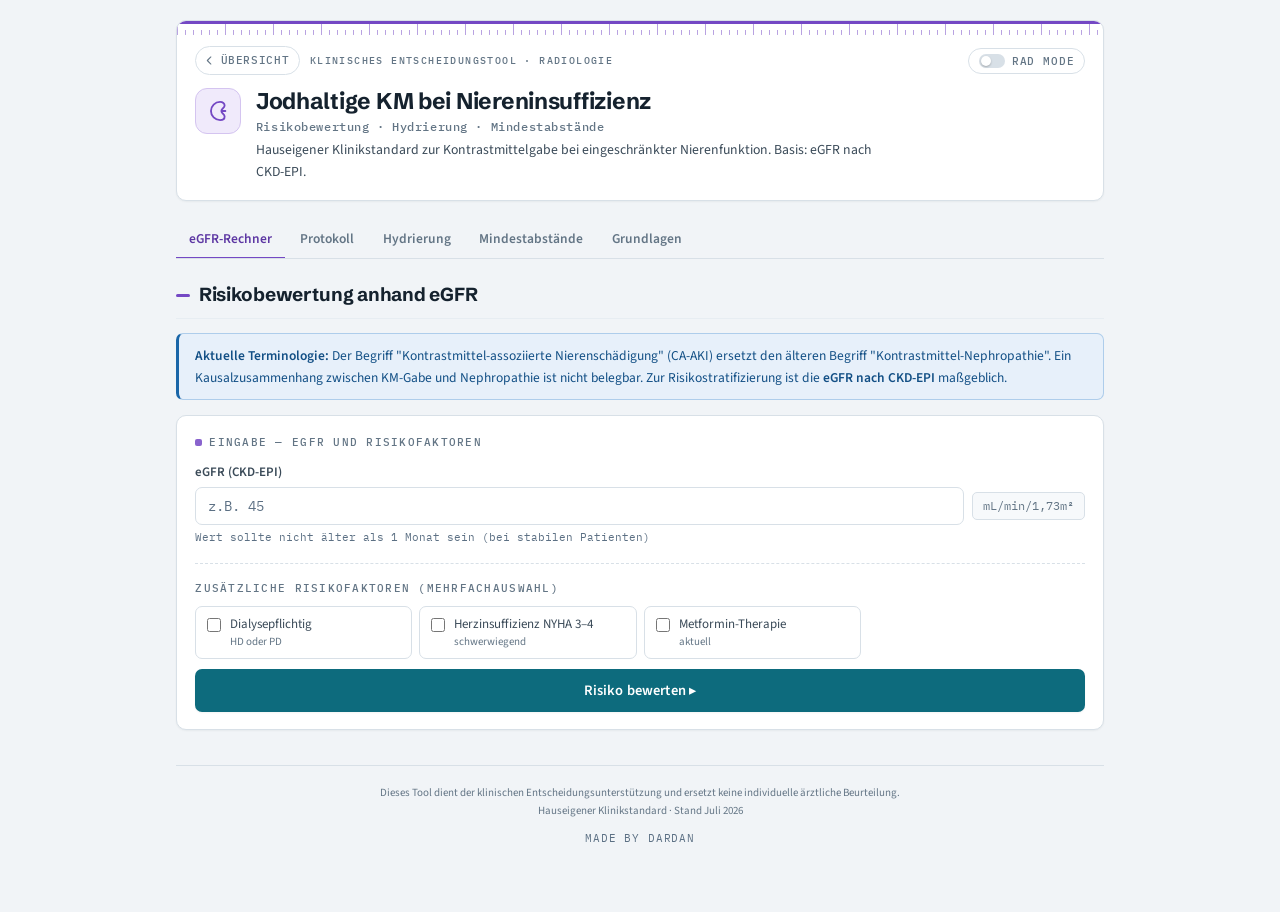
==== niere.html @ c953fe88 "add kidney function tool and ct contrast phases tool, improve overall design" ====
<!DOCTYPE html>
<html lang="de">
<head>
<meta charset="UTF-8">
<meta name="viewport" content="width=device-width,initial-scale=1">
<title>KM-Gabe bei Niereninsuffizienz — Entscheidungshilfe</title>
<link rel="stylesheet" href="km.css">
</head>
<body class="tool-niere">
<script src="km.js"></script>
<div class="page">
  <header class="masthead">
    <div class="mast-ruler" aria-hidden="true"></div>
    <div class="mast-top">
      <a href="index.html" class="home-btn"><svg viewBox="0 0 24 24" fill="none" stroke="currentColor" stroke-width="2" stroke-linecap="round" stroke-linejoin="round" aria-hidden="true"><path d="M14.5 5.5 8 12l6.5 6.5"/></svg>Übersicht</a>
      <span class="header-badge">KLINISCHES ENTSCHEIDUNGSTOOL · RADIOLOGIE</span>
      <button type="button" class="rad-mode-toggle" id="radModeToggle" aria-pressed="false" title="Lesesaal-Dunkelmodus" onclick="toggleRadMode()"><span class="mode-track" aria-hidden="true"><span class="mode-thumb"></span></span><span class="mode-label">Rad&nbsp;Mode</span></button>
    </div>
    <div class="mast-main">
      <div class="tool-mark" aria-hidden="true"><svg viewBox="0 0 24 24" fill="none" stroke="currentColor" stroke-width="1.7" stroke-linecap="round" stroke-linejoin="round" aria-hidden="true"><path d="M13.9 3.6c-4.6 0-8.4 3.7-8.4 8.4s3.8 8.4 8.4 8.4c2.6 0 4.2-1.5 4.2-3.4 0-2.4-3-2.6-3-5s3-2.6 3-5c0-1.9-1.6-3.4-4.2-3.4z"/><path d="M15.6 12h3.2"/></svg></div>
      <div class="mast-text">
        <h1>Jodhaltige KM bei Niereninsuffizienz<span class="h1-sub">Risikobewertung · Hydrierung · Mindestabstände</span></h1>
        <p class="mast-desc">Hauseigener Klinikstandard zur Kontrastmittelgabe bei eingeschränkter Nierenfunktion. Basis: eGFR nach CKD-EPI.</p>
      </div>
    </div>
  </header>

  <nav>
    <button class="nav-btn active" onclick="showSection('rechner',this)">eGFR-Rechner</button>
    <button class="nav-btn" onclick="showSection('protokoll',this)">Protokoll</button>
    <button class="nav-btn" onclick="showSection('hydrierung',this)">Hydrierung</button>
    <button class="nav-btn" onclick="showSection('abstaende',this)">Mindestabstände</button>
    <button class="nav-btn" onclick="showSection('grundlagen',this)">Grundlagen</button>
  </nav>

  <!-- eGFR-RECHNER -->
  <div id="rechner" class="section active">
    <h2>Risikobewertung anhand eGFR</h2>
    <div class="info-box"><strong>Aktuelle Terminologie:</strong> Der Begriff "Kontrastmittel-assoziierte Nierenschädigung" (CA-AKI) ersetzt den älteren Begriff "Kontrastmittel-Nephropathie". Ein Kausalzusammenhang zwischen KM-Gabe und Nephropathie ist nicht belegbar. Zur Risikostratifizierung ist die <strong>eGFR nach CKD-EPI</strong> maßgeblich.</div>

    <div class="card">
      <div class="card-title">Eingabe — eGFR und Risikofaktoren</div>
      <div class="input-group">
        <label>eGFR (CKD-EPI)</label>
        <div class="input-row">
          <input type="text" inputmode="decimal" id="egfr" placeholder="z.B. 45" autocomplete="off">
          <span class="unit-badge">mL/min/1,73m²</span>
        </div>
        <div class="hint">Wert sollte nicht älter als 1 Monat sein (bei stabilen Patienten)</div>
      </div>

      <div class="disease-section" style="margin-top:1rem;padding-top:1rem;border-top:1px dashed var(--border)">
        <div class="disease-section-title">Zusätzliche Risikofaktoren (Mehrfachauswahl)</div>
        <div class="disease-grid">
          <label class="dchk" id="d-dialysis-wrap">
            <input type="checkbox" id="d-dialysis" onchange="onKidneyChange()">
            <span class="dchk-label">Dialysepflichtig<small>HD oder PD</small></span>
          </label>
          <label class="dchk" id="d-nyha-wrap">
            <input type="checkbox" id="d-nyha" onchange="onKidneyChange()">
            <span class="dchk-label">Herzinsuffizienz NYHA 3–4<small>schwerwiegend</small></span>
          </label>
          <label class="dchk" id="d-metformin-wrap">
            <input type="checkbox" id="d-metformin" onchange="onKidneyChange()">
            <span class="dchk-label">Metformin-Therapie<small>aktuell</small></span>
          </label>
        </div>
      </div>

      <button class="analyze-btn" onclick="analyzeKidney()">Risiko bewerten ▸</button>
    </div>

    <div id="result" class="result-box">
      <div id="result-badge"></div>
      <div id="result-params" style="display:flex;flex-wrap:wrap;gap:6px;margin-bottom:1rem"></div>
      <div id="result-title" class="result-title"></div>
      <div id="result-desc" class="result-desc"></div>
      <h3 style="font-size:13px;text-transform:uppercase;letter-spacing:0.06em;color:var(--muted);margin-bottom:0.5rem">Empfehlungen</h3>
      <ul id="result-recs" class="rec-list"></ul>
      <div id="hydration-block"></div>
    </div>
  </div>

  <!-- PROTOKOLL -->
  <div id="protokoll" class="section">
    <h2>KM-Protokoll nach Nierenfunktion</h2>

    <div class="card" style="border-left:4px solid var(--success)">
      <div class="card-title" style="color:var(--success)">eGFR ≥ 30 mL/min</div>
      <ul class="rec-list" style="font-size:13.5px">
        <li>Patienten mit eGFR ≥ 30 mL/min haben <strong>KEIN erhöhtes Risiko</strong> einer Kontrastmittel-assoziierten Nierenschädigung</li>
        <li>Patienten bedürfen <strong>KEINER besonderen zusätzlichen Maßnahmen</strong></li>
        <li>Mindestabstand zwischen zwei KM-Gaben (Jod oder Gd³⁺): <strong>4 h</strong></li>
        <li>Es ist <strong>NICHT notwendig Metformin</strong> bei eGFR ≥ 30 mL/min zu pausieren</li>
      </ul>
    </div>

    <div class="card" style="border-left:4px solid var(--warn)">
      <div class="card-title" style="color:var(--warn)">eGFR &lt; 30 mL/min</div>
      <ul class="rec-list" style="font-size:13.5px">
        <li>Für Patienten mit eGFR &lt; 30 mL/min ist eine Kontrastmittel-assoziierte Nierenschädigung <strong>möglich</strong></li>
        <li>Bei <strong>adäquatem Volumenhaushalt (Euvolämie)</strong> besteht <strong>kein erhöhtes Risiko</strong></li>
        <li>Sicherstellung der Euvolämie durch <strong>präventive Hydrierung</strong> (siehe Tab "Hydrierung")</li>
        <li>Alleinige <strong>orale Hydrierung ist NICHT empfohlen</strong></li>
        <li>Keine weiteren Supportivmaßnahmen empfohlen (kein ACC, kein Theophyllin etc.)</li>
        <li>Keine Empfehlungen zur Dialysetherapie vor oder nach KM-Gabe</li>
        <li>Mindestabstand zwischen zwei jodhaltigen KM-Gaben: <strong>48 h</strong></li>
        <li>Mindestabstand zwischen Jod- und Gd³⁺ KM-Gabe: <strong>7 d</strong></li>
      </ul>
    </div>

    <div class="card" style="border-left:4px solid var(--info)">
      <div class="card-title" style="color:var(--info)">Dialysepflicht</div>
      <ul class="rec-list" style="font-size:13.5px">
        <li>Alle jodhaltigen KM können durch <strong>Hämo-/Peritonealdialyse</strong> entfernt werden</li>
        <li>Eine <strong>zeitliche Abstimmung</strong> von KM-Injektion und Hämodialysesitzung ist <strong>NICHT erforderlich</strong></li>
        <li>Eine zusätzliche Hämodialyse zur KM-Elimination ist <strong>NICHT notwendig</strong>, auch nicht bei erhaltener Restdiurese</li>
        <li>Bei Restdiurese: Abstand zwischen zwei jodhaltigen KM-Gaben mindestens <strong>48 h</strong></li>
      </ul>
    </div>

    <div class="card" style="border-left:4px solid var(--danger)">
      <div class="card-title" style="color:var(--danger)">Akute Nierenschädigung (AKI/ANV)</div>
      <div class="danger-box" style="margin-top:0.25rem">KM-Gabe bei Patienten mit <strong>vorbestehend akuter Nierenschädigung (nach AKIN)</strong> nur nach <strong>strenger Indikationsstellung</strong> mit therapeutischer Konsequenz bzw. zu erwartendem klinischen Nutzen.</div>
    </div>
  </div>

  <!-- HYDRIERUNG -->
  <div id="hydrierung" class="section">
    <h2>Präventive Hydrierung</h2>
    <div class="info-box">Indikation: <strong>eGFR &lt; 30 mL/min</strong> und/oder Hinweis auf nicht-euvolämen Status.</div>

    <div class="card">
      <div class="card-title">Standardschema — i.v. Hydrierung</div>
      <div style="text-align:center;margin:1rem 0">
        <span class="dose-highlight">NaCl 0,9% &nbsp;·&nbsp; 1 mL/kg/h &nbsp;·&nbsp; 4 h vor bis 4 h nach KM-Gabe</span>
      </div>
      <ul class="rec-list" style="font-size:13.5px">
        <li>Beginn: <strong>4 Stunden vor</strong> der KM-Gabe</li>
        <li>Fortführung: <strong>4 Stunden nach</strong> der KM-Gabe</li>
        <li>Dosierung: <strong>1 mL/kg Körpergewicht pro Stunde</strong> NaCl 0,9%</li>
        <li>Alleinige orale Hydrierung ist <strong>nicht empfohlen</strong></li>
      </ul>
      <div class="warn-box" style="margin-top:0.75rem">Bei schwerwiegender Herzinsuffizienz (<strong>NYHA 3–4</strong>): reduziertes Schema <strong>NaCl 0,9% 0,5 mL/kg/h</strong> statt 1 mL/kg/h (4 h vor bis 4 h nach KM-Gabe) zur Vermeidung einer Flüssigkeitsüberladung und in-hospital worsening heart failure. Abstimmung mit Kardiologie/Internistik.</div>
    </div>

    <div class="card">
      <div class="card-title">Was NICHT empfohlen wird</div>
      <ul class="rec-list" style="font-size:13.5px">
        <li><strong>Kein N-Acetylcystein (ACC)</strong> — keine ausreichende Evidenz</li>
        <li><strong>Kein Theophyllin</strong> — keine ausreichende Evidenz</li>
        <li><strong>Keine alleinige orale Hydrierung</strong> — i.v.-Schema verwenden</li>
        <li><strong>Keine prophylaktische Dialyse</strong> vor oder nach KM-Gabe</li>
      </ul>
    </div>

    <div class="card">
      <div class="card-title">Rechenbeispiel</div>
      <p style="font-size:13.5px;color:var(--prose)">Beispiel: Patient 70 kg, eGFR 25 mL/min, elektive CT mit jodhaltigem KM.</p>
      <ul class="rec-list" style="font-size:13.5px">
        <li>Hydrationsrate: 70 kg × 1 mL/kg/h = <strong>70 mL/h NaCl 0,9%</strong></li>
        <li>Gesamtvolumen: 70 mL/h × 8 h = <strong>560 mL</strong></li>
        <li>Beginn: 4 h vor KM-Gabe</li>
        <li>Ende: 4 h nach KM-Gabe</li>
      </ul>
      <p style="font-size:13.5px;color:var(--prose);margin-top:0.75rem">Bei NYHA 3–4 (gleicher Patient):</p>
      <ul class="rec-list" style="font-size:13.5px">
        <li>Hydrationsrate: 70 kg × <strong>0,5 mL/kg/h</strong> = <strong>35 mL/h NaCl 0,9%</strong></li>
        <li>Gesamtvolumen: 35 mL/h × 8 h = <strong>280 mL</strong></li>
        <li>Engmaschiges Monitoring auf Zeichen einer Flüssigkeitsüberladung</li>
      </ul>
    </div>
  </div>

  <!-- MINDESTABSTÄNDE -->
  <div id="abstaende" class="section">
    <h2>Mindestabstände zwischen KM-Gaben</h2>

    <div class="card">
      <div class="card-title">Übersicht — Abstände nach Nierenfunktion</div>
      <table class="risk-table">
        <thead><tr><th>Nierenstatus</th><th>Jod → Jod</th><th>Jod ↔ Gd³⁺</th><th>Gd³⁺ → Gd³⁺</th></tr></thead>
        <tbody>
          <tr><td><strong>eGFR ≥ 30 mL/min</strong></td><td>4 h</td><td>4 h</td><td>4 h</td></tr>
          <tr><td><strong>eGFR &lt; 30 mL/min</strong></td><td>48 h</td><td>7 d</td><td>7 d</td></tr>
          <tr><td><strong>Dialysepflichtig mit Restdiurese</strong></td><td>≥ 48 h</td><td>Dialyse ≥4 h nach KM empfohlen</td><td>Dialyse ≥4 h nach KM empfohlen</td></tr>
          <tr><td><strong>Dialysepflichtig anurisch</strong></td><td>Keine spezielle Wartezeit</td><td>Dialyse ≥4 h nach KM empfohlen</td><td>Dialyse ≥4 h nach KM empfohlen</td></tr>
        </tbody>
      </table>
    </div>

    <div class="card">
      <div class="card-title">Gadolinium-haltige KM bei eingeschränkter Nierenfunktion</div>
      <ul class="rec-list" style="font-size:13.5px">
        <li><strong>eGFR ≥ 30 mL/min:</strong> keine besonderen Maßnahmen, Mindestabstand 4 h zwischen zwei KM-Gaben (Jod oder Gd³⁺)</li>
        <li><strong>eGFR &lt; 30 mL/min:</strong> Stopp Eisen-Substitution 3 d vor bis 7 d nach Gd³⁺-Gabe, immer venöse BGA, Bestimmung Serum-Phosphat; Mindestabstand <strong>7 d</strong> zwischen zwei KM-Gaben (Jod oder Gd³⁺)</li>
        <li><strong>Dialysepflichtig:</strong> Dialyse (Dauer ≥4 h) im unmittelbaren Anschluss empfohlen — Vorab-Koordination mit Dialyseabteilung notwendig. Eine mindestens 4-stündige Dialyse eliminiert <strong>97 %</strong> des MR-Kontrastmittels</li>
        <li><strong>PD-Patienten:</strong> passager intensiviertes PD-Regime empfohlen, kein Wechsel auf HD; Abstimmung mit Dialyseabteilung</li>
      </ul>
      <div class="guideline-source">Quelle: Hauseigener Klinikstandard</div>
    </div>

    <div class="card">
      <div class="card-title">Mehrfachuntersuchung am gleichen Tag</div>
      <ul class="rec-list" style="font-size:13.5px">
        <li>Bei eGFR ≥ 30 mL/min: zweite KM-Gabe nach <strong>4 h</strong> möglich</li>
        <li>Bei eGFR &lt; 30 mL/min und Notwendigkeit einer zweiten Untersuchung: Indikation streng prüfen, ggf. Aufschub von <strong>48 h</strong></li>
        <li>Bei geplanter abdomineller Doppeluntersuchung (CT + MRT): zuerst KM-CT, dann MRT (sonst Gd³⁺-Artefakte der ableitenden Harnwege in der CT)</li>
      </ul>
    </div>
  </div>

  <!-- GRUNDLAGEN -->
  <div id="grundlagen" class="section">
    <h2>Grundlagen</h2>

    <div class="card">
      <div class="card-title">Terminologie — Was hat sich geändert?</div>
      <ul class="rec-list" style="font-size:13.5px">
        <li>Der Begriff <strong>"Kontrastmittel-Nephropathie"</strong> ist obsolet</li>
        <li>Aktuelle Bezeichnung: <strong>"Kontrastmittel-assoziierte Nierenschädigung" (CA-AKI)</strong></li>
        <li>Ein <strong>Kausalzusammenhang</strong> zwischen KM-Gabe und Nephropathie ist <strong>derzeit nicht belegbar</strong></li>
        <li>Aktuelle Daten zeigen, dass das früher angenommene Risiko bei modernen niedrig-osmolaren KM deutlich überschätzt wurde</li>
      </ul>
    </div>

    <div class="card">
      <div class="card-title">eGFR-Bestimmung — CKD-EPI</div>
      <p style="font-size:13.5px;color:var(--prose);margin-bottom:0.5rem">Die <strong>CKD-EPI-Formel</strong> (Chronic Kidney Disease Epidemiology Collaboration) ist Standard zur eGFR-Bestimmung vor KM-Gabe.</p>
      <ul class="rec-list" style="font-size:13.5px">
        <li>Bestimmung über Serum-Kreatinin, Alter, Geschlecht</li>
        <li>Genauer als MDRD-Formel, insbesondere bei eGFR &gt; 60 mL/min</li>
        <li>Kreatinin sollte nicht älter als 1 Monat sein (bei stabilen Patienten)</li>
        <li>Bei akuter Nierenschädigung: Kreatinin-Verlauf entscheidend, nicht Einzelwert</li>
      </ul>
    </div>

    <div class="card">
      <div class="card-title">Metformin und KM</div>
      <ul class="rec-list" style="font-size:13.5px">
        <li>Bei eGFR ≥ 30 mL/min: <strong>kein Pausieren</strong> erforderlich</li>
        <li>Bei eGFR &lt; 30 mL/min: Metformin ist primär kontraindiziert (Grunderkrankung) — vor KM nephrologische Mitbetreuung</li>
        <li>Begründung: Risiko einer Laktatazidose bei Metformin ist an die Nierenfunktion gekoppelt, <em>nicht</em> direkt an die KM-Gabe</li>
      </ul>
    </div>

    <div class="card">
      <div class="card-title">Was tun bei AKI/ANV?</div>
      <div class="warn-box" style="margin-top:0.5rem">Bei akuter Nierenschädigung (nach AKIN-Kriterien) ist die KM-Gabe besonders kritisch zu prüfen.</div>
      <ul class="rec-list" style="font-size:13.5px">
        <li>KM nur bei <strong>strenger Indikation</strong> mit therapeutischer Konsequenz</li>
        <li>Erwarteter klinischer Nutzen muss das potenzielle Risiko überwiegen</li>
        <li>Alternativen prüfen: MRT (mit oder ohne Gd³⁺), Nativ-CT, Sonographie</li>
        <li>Nephrologische Mitbetreuung empfohlen</li>
      </ul>
    </div>

    <div class="card">
      <div class="card-title">Risikofaktoren für CA-AKI (historisch)</div>
      <p style="font-size:13.5px;color:var(--prose);margin-bottom:0.5rem">Auch wenn der Kausalzusammenhang nicht belegt ist, gelten folgende Faktoren als Risikomarker für eine Verschlechterung der Nierenfunktion nach KM-Gabe:</p>
      <ul class="rec-list" style="font-size:13.5px">
        <li>eGFR &lt; 30 mL/min</li>
        <li>Akute Nierenschädigung (AKI)</li>
        <li>Diabetische Nephropathie</li>
        <li>Dehydratation / nicht-euvolämer Status</li>
        <li>Herzinsuffizienz (NYHA 3–4)</li>
        <li>Hypoxie, Sepsis, kardiogener Schock</li>
        <li>Multiples Myelom (mit Bence-Jones-Proteinurie)</li>
        <li>Nephrotoxische Komedikation (NSAR, Aminoglykoside)</li>
      </ul>
    </div>
  </div>

  <footer class="page-footer">
    Dieses Tool dient der klinischen Entscheidungsunterstützung und ersetzt keine individuelle ärztliche Beurteilung.<br>
    Hauseigener Klinikstandard · Stand Juli 2026
    <span class="page-byline">Made by Dardan</span>
  </footer>
</div>

<script>
function parseDE(s){
  if(typeof s !== 'string') return NaN;
  return parseFloat(s.replace(',','.').trim());
}
function formatDE(n,d){
  if(isNaN(n)) return '—';
  return n.toFixed(d).replace('.',',');
}

function onKidneyChange(){
  document.querySelectorAll('.dchk').forEach(function(lbl){
    var cb=lbl.querySelector('input[type=checkbox]');
    if(cb&&cb.checked) lbl.classList.add('active'); else lbl.classList.remove('active');
  });
}

function getKidneyFlags(){
  return {
    egfr: parseDE(document.getElementById('egfr').value),
    dialysis: document.getElementById('d-dialysis').checked,
    nyha: document.getElementById('d-nyha').checked,
    metformin: document.getElementById('d-metformin').checked
  };
}

function buildHydrationBlock(isNyha){
  var rate = isNyha ? 0.5 : 1.0;
  var rateLabel = isNyha ? '0,5 mL/kg/h (reduziert wegen NYHA 3–4)' : '1 mL/kg/h';
  return '<div class="hydration-calc">'+
    '<div class="hydration-calc-title">Hydrierungs-Rechner</div>'+
    '<div class="hydration-calc-input-row">'+
    '<label for="weight-input">Körpergewicht des Patienten:</label>'+
    '<input type="text" inputmode="decimal" id="weight-input" placeholder="z.B. 70" oninput="updateHydration('+(isNyha?'true':'false')+')" autocomplete="off">'+
    '<span class="unit-badge">kg</span>'+
    '</div>'+
    '<div id="hydration-output" data-nyha="'+(isNyha?'1':'0')+'">'+
    '<div class="hydration-calc-detail" style="margin-top:0.5rem;color:var(--muted)">Gewicht eingeben für konkrete Dosis &middot; Schema: '+rateLabel+', 4 h vor bis 4 h nach KM</div>'+
    '</div>'+
    '</div>';
}

function updateHydration(isNyha){
  var w = parseDE(document.getElementById('weight-input').value);
  var out = document.getElementById('hydration-output');
  if(!out) return;
  if(isNaN(w) || w <= 0){
    var rateLabel = isNyha ? '0,5 mL/kg/h (reduziert wegen NYHA 3–4)' : '1 mL/kg/h';
    out.innerHTML = '<div class="hydration-calc-detail" style="margin-top:0.5rem;color:var(--muted)">Gewicht eingeben für konkrete Dosis &middot; Schema: '+rateLabel+', 4 h vor bis 4 h nach KM</div>';
    return;
  }
  var rate = isNyha ? 0.5 : 1.0;
  var hourlyMl = Math.round(w * rate);
  var totalMl = hourlyMl * 8;
  var rateLabel = isNyha ? '0,5 mL/kg/h (reduziert NYHA 3–4)' : '1 mL/kg/h';
  out.innerHTML =
    '<div class="hydration-calc-main"><span class="dose-highlight">NaCl 0,9% &nbsp;·&nbsp; '+hourlyMl+' mL/h &nbsp;·&nbsp; 4 h vor – 4 h nach KM</span></div>'+
    '<div class="hydration-calc-detail">'+
    'Rate: '+formatDE(w,0)+' kg × '+rateLabel+' = <strong>'+hourlyMl+' mL/h</strong><br>'+
    '<strong>Vor KM-Gabe:</strong> '+hourlyMl+' mL/h × 4 h = <strong>'+(hourlyMl*4)+' mL NaCl 0,9%</strong><br>'+
    '<strong>Nach KM-Gabe:</strong> '+hourlyMl+' mL/h × 4 h = <strong>'+(hourlyMl*4)+' mL NaCl 0,9%</strong><br>'+
    'Gesamtvolumen: <strong>'+totalMl+' mL</strong>'+
    (isNyha?'<br><em>Engmaschiges Monitoring auf Flüssigkeitsüberladung</em>':'')+
    '</div>';
}

function analyzeKidney(){
  var f=getKidneyFlags();
  if(isNaN(f.egfr) && !f.dialysis){
    alert('Bitte eGFR-Wert eingeben (z.B. 45) oder Dialysepflicht markieren.');
    return;
  }

  var risk='low', label='', desc='', recs=[];

  // Branch by clinical state: dialysis > AKI > stable
  if(f.dialysis){
    risk='medium';
    label='Dialysepflichtige Niereninsuffizienz';
    desc='Alle jodhaltigen KM können durch Hämo-/Peritonealdialyse entfernt werden. Eine zeitliche Abstimmung mit der Dialyse ist nicht erforderlich.';
    recs.push('Jodhaltiges KM kann gegeben werden — alle KM sind dialysabel');
    recs.push('<strong>Keine zeitliche Abstimmung</strong> von KM-Injektion und Hämodialyse erforderlich');
    recs.push('<strong>Keine zusätzliche Dialyse</strong> zur KM-Elimination notwendig, auch nicht bei erhaltener Restdiurese');
    recs.push('Bei <strong>Restdiurese:</strong> Abstand zwischen zwei jodhaltigen KM-Gaben mindestens <strong>48 h</strong>');
    recs.push('Bei <strong>Anurie:</strong> keine spezielle Wartezeit zwischen KM-Gaben erforderlich');
    recs.push('Mindestabstand zu Gd³⁺-KM: 7 Tage (separate Gd³⁺-Empfehlungen beachten)');
  } else {
    // Stable kidney function - branch by eGFR
    if(f.egfr >= 30){
      risk='low';
      label='eGFR ≥ 30 mL/min — kein erhöhtes Risiko';
      desc='Patienten mit eGFR ≥ 30 mL/min haben KEIN erhöhtes Risiko einer Kontrastmittel-assoziierten Nierenschädigung. Keine besonderen zusätzlichen Maßnahmen erforderlich.';
      recs.push('<strong>Keine besonderen zusätzlichen Maßnahmen</strong> erforderlich');
      recs.push('Standard-KM-Gabe nach Hausprotokoll');
      recs.push('Mindestabstand zwischen zwei KM-Gaben (Jod oder Gd³⁺): <strong>4 h</strong>');
      if(f.metformin) recs.push('Metformin <strong>NICHT pausieren</strong> bei eGFR ≥ 30 mL/min');
    } else if(f.egfr >= 15){
      risk='high';
      label='eGFR &lt; 30 mL/min — präventive Hydrierung erforderlich';
      desc='Bei eGFR &lt; 30 mL/min ist eine Kontrastmittel-assoziierte Nierenschädigung möglich. Bei adäquatem Volumenhaushalt (Euvolämie) besteht jedoch kein erhöhtes Risiko — Sicherstellung der Euvolämie durch präventive Hydrierung.';
      // Escalation: NYHA 3-4 or Metformin in combination with eGFR<30 raises the risk
      if(f.nyha || f.metformin){
        risk='veryhigh';
        var addOns=[];
        if(f.nyha) addOns.push('Herzinsuffizienz NYHA 3–4');
        if(f.metformin) addOns.push('Metformin-Therapie');
        label='eGFR &lt; 30 mL/min + '+addOns.join(' + ')+' — erhöhtes Risiko';
        desc='Bei eGFR &lt; 30 mL/min in Kombination mit '+addOns.join(' und ')+' ist das Risiko zusätzlich erhöht. Sorgfältige Indikationsstellung und enge Abstimmung mit den betreuenden Fachdisziplinen erforderlich.';
      }
      recs.push('<strong>Präventive Hydrierung obligat:</strong> NaCl 0,9% 1 mL/kg/h, 4 h vor und 4 h nach KM-Gabe');
      recs.push('Alleinige orale Hydrierung ist <strong>nicht empfohlen</strong>');
      recs.push('Keine weiteren Supportivmaßnahmen empfohlen (kein ACC, kein Theophyllin)');
      recs.push('Keine prophylaktische Dialyse vor oder nach KM-Gabe');
      recs.push('Mindestabstand zwischen zwei jodhaltigen KM-Gaben: <strong>48 h</strong>');
      recs.push('Mindestabstand zwischen Jod- und Gd³⁺-KM: <strong>7 Tage</strong>');
      if(f.nyha){
        recs.push('<strong>NYHA 3–4:</strong> reduziertes Hydrierungsschema — <strong>NaCl 0,9% 0,5 mL/kg/h</strong> statt 1 mL/kg/h (4 h vor bis 4 h nach KM-Gabe) zur Vermeidung einer Flüssigkeitsüberladung; Abstimmung mit Kardiologie');
      }
      if(f.metformin){
        recs.push('Bei eGFR &lt; 30 mL/min: Metformin primär kontraindiziert — nephrologisch klären');
      }
    } else if(f.egfr >= 0){
      risk='veryhigh';
      label='eGFR &lt; 15 mL/min — terminale Niereninsuffizienz';
      desc='Bei terminaler Niereninsuffizienz (eGFR &lt; 15 mL/min) ohne Dialyse: KM-Indikation streng prüfen, nephrologische Mitbetreuung obligat.';
      recs.push('KM-Indikation <strong>streng prüfen</strong> — alternative Bildgebung erwägen');
      recs.push('Nephrologische Mitbetreuung obligat');
      recs.push('Bei zwingender KM-Gabe: präventive Hydrierung NaCl 0,9% 1 mL/kg/h, 4 h vor und 4 h nach KM');
      recs.push('Mindestabstand zwischen zwei jodhaltigen KM-Gaben: <strong>48 h</strong>');
      if(f.nyha){
        recs.push('<strong>NYHA 3–4:</strong> reduziertes Hydrierungsschema — <strong>NaCl 0,9% 0,5 mL/kg/h</strong> statt 1 mL/kg/h (4 h vor bis 4 h nach KM); Abstimmung mit Kardiologie');
      }
    } else {
      alert('eGFR-Wert plausibel? Bitte überprüfen.');
      return;
    }
  }

  // Render
  var box=document.getElementById('result');
  box.className='result-box show '+risk;
  var rbCls = risk==='veryhigh'?'rb-veryhigh':risk==='high'?'rb-high':risk==='medium'?'rb-medium':'rb-low';
  document.getElementById('result-badge').innerHTML='<span class="risk-badge '+rbCls+'"><span class="risk-dot"></span>'+label+'</span>';

  // Param chips
  var chips=[];
  if(!isNaN(f.egfr)){
    var egfrCls = f.egfr >= 30 ? 'ok' : f.egfr >= 15 ? 'warn' : 'abnormal';
    chips.push('<div class="param-chip '+egfrCls+'"><div class="val">'+formatDE(f.egfr,0)+'</div><div class="lbl">eGFR mL/min</div></div>');
  }
  if(f.dialysis){
    chips.push('<div class="param-chip warn"><div class="val" style="font-size:13px">Dialyse</div><div class="lbl">HD/PD</div></div>');
  }
  if(f.nyha) chips.push('<div class="param-chip warn"><div class="val" style="font-size:13px">NYHA 3–4</div><div class="lbl">Herzinsuffizienz</div></div>');
  if(f.metformin) chips.push('<div class="param-chip"><div class="val" style="font-size:13px">Ja</div><div class="lbl">Metformin</div></div>');
  document.getElementById('result-params').innerHTML=chips.join('');

  document.getElementById('result-title').innerHTML=label;
  document.getElementById('result-desc').innerHTML=desc;
  document.getElementById('result-recs').innerHTML=recs.map(function(r){return '<li>'+r+'</li>';}).join('');

  // Hydration calculation (only if hydration is indicated)
  var needsHydration = !f.dialysis && !isNaN(f.egfr) && f.egfr < 30;
  if(needsHydration){
    document.getElementById('hydration-block').innerHTML = buildHydrationBlock(f.nyha);
  } else {
    document.getElementById('hydration-block').innerHTML = '';
  }

  box.scrollIntoView({behavior:'smooth',block:'nearest'});
}

function showSection(id, btn){
  document.querySelectorAll('.section').forEach(function(s){s.classList.remove('active');});
  document.querySelectorAll('.nav-btn').forEach(function(b){b.classList.remove('active');});
  document.getElementById(id).classList.add('active');
  btn.classList.add('active');
  window.scrollTo({top:0,behavior:'smooth'});
}

// === RAD MODE (shared with other tools via localStorage key) ===
</script>
</body>
</html>
---- km.css ----
/* ==========================================================================
   KM-Tools — gemeinsames Designsystem  ·  "Befundkonsole"
   Ein Stylesheet für alle Tools. Light = Standard, body.rad-mode = Lesesaal.
   Schriften lokal eingebunden (offline-fähig, kein Google-Fonts-Abruf).
   ========================================================================== */

/* ---------- Schriften (selbst gehostet) ---------- */
@font-face{font-family:'Schibsted Grotesk';font-style:normal;font-weight:500;font-display:swap;src:url('fonts/schibsted-grotesk-latin-500-normal.woff2') format('woff2')}
@font-face{font-family:'Schibsted Grotesk';font-style:normal;font-weight:600;font-display:swap;src:url('fonts/schibsted-grotesk-latin-600-normal.woff2') format('woff2')}
@font-face{font-family:'Schibsted Grotesk';font-style:normal;font-weight:700;font-display:swap;src:url('fonts/schibsted-grotesk-latin-700-normal.woff2') format('woff2')}
@font-face{font-family:'Source Sans 3';font-style:normal;font-weight:400;font-display:swap;src:url('fonts/source-sans-3-latin-400-normal.woff2') format('woff2')}
@font-face{font-family:'Source Sans 3';font-style:normal;font-weight:600;font-display:swap;src:url('fonts/source-sans-3-latin-600-normal.woff2') format('woff2')}
@font-face{font-family:'Source Sans 3';font-style:normal;font-weight:700;font-display:swap;src:url('fonts/source-sans-3-latin-700-normal.woff2') format('woff2')}
@font-face{font-family:'IBM Plex Mono';font-style:normal;font-weight:400;font-display:swap;src:url('fonts/ibm-plex-mono-latin-400-normal.woff2') format('woff2')}
@font-face{font-family:'IBM Plex Mono';font-style:normal;font-weight:500;font-display:swap;src:url('fonts/ibm-plex-mono-latin-500-normal.woff2') format('woff2')}
@font-face{font-family:'IBM Plex Mono';font-style:normal;font-weight:600;font-display:swap;src:url('fonts/ibm-plex-mono-latin-600-normal.woff2') format('woff2')}

/* ---------- Tokens ---------- */
:root{
  /* Flächen & Linien */
  --bg:#F1F4F7; --card:#FFFFFF; --panel:#F7F9FB; --panel-soft:#F7F9FB; --surface-elev:#FFFFFF;
  --border:#D8E0E7; --hairline:#E7EDF2;
  /* Text */
  --ink:#15222E; --text:#15222E; --prose:#3A4A58; --muted:#637585; --faint:#5C7084;
  /* Suite-Akzent (Interaktion) */
  --accent:#0D6B7D; --accent-strong:#094F5D; --accent-tint:#E4F1F4; --accent-ring:rgba(13,107,125,.28);
  /* Semantik — ausschließlich für Risiko/Status */
  --ok:#196A43; --ok-strong:#0F5433; --ok-tint:#E4F3EA; --ok-line:#A9D4BC;
  --warn:#8F5A08; --warn-strong:#744705; --warn-tint:#FBF1DD; --warn-line:#E6CA8C;
  --danger:#B02A37; --danger-strong:#8C1F2A; --danger-tint:#FBEAEC; --danger-line:#EDACB3;
  --info:#1A66A8; --info-strong:#124F85; --info-tint:#E7F0FA; --info-line:#AECDEB;
  --success:#196A43;
  /* Schweregrad-Skala (Allergie/Paravasat) */
  --sev-mild:#196A43; --sev-mild-tint:#E4F3EA; --sev-mild-line:#A9D4BC;
  --sev-mod:#A16207; --sev-mod-tint:#FBF1DD; --sev-mod-line:#E6CA8C;
  --sev-sev:#C2410C; --sev-sev-tint:#FBEADF; --sev-sev-line:#F0B795;
  --sev-ana:#B02A37; --sev-ana-tint:#FBEAEC; --sev-ana-line:#EDACB3;
  /* Werkzeug-Farbe (wird pro Seite überschrieben) */
  --tool:#0D6B7D; --tool-tint:#E4F1F4; --tool-ink:#0A5563; --tool-line:#B2D3DA;
  /* Timeline */
  --band-gap:#E2E8EE;
  /* Sonstiges */
  --radius:10px; --radius-sm:7px;
  --shadow-1:0 1px 2px rgba(21,34,46,.05);
  --shadow-2:0 8px 24px rgba(21,34,46,.10);
  --eyebrow:var(--muted);
  --font-display:'Schibsted Grotesk','Source Sans 3',system-ui,sans-serif;
  --font-body:'Source Sans 3',system-ui,-apple-system,sans-serif;
  --font-mono:'IBM Plex Mono',ui-monospace,SFMono-Regular,monospace;
}
body.rad-mode{
  color-scheme:dark;
  --bg:#0A0E13; --card:#10161D; --panel:#0C1218; --panel-soft:#0C1218; --surface-elev:#141B23;
  --border:#26313D; --hairline:#1C262F;
  --ink:#E5EDF3; --text:#E5EDF3; --prose:#B9C6D1; --muted:#8195A6; --faint:#8CA0B1;
  --accent:#59C2D6; --accent-strong:#8ADAE9; --accent-tint:rgba(89,194,214,.13); --accent-ring:rgba(89,194,214,.35);
  --ok:#45BE83; --ok-strong:#7CD6A9; --ok-tint:rgba(69,190,131,.13); --ok-line:rgba(69,190,131,.45);
  --warn:#E0A445; --warn-strong:#EDBE74; --warn-tint:rgba(224,164,69,.12); --warn-line:rgba(224,164,69,.45);
  --danger:#EF7B78; --danger-strong:#F5A19E; --danger-tint:rgba(239,123,120,.13); --danger-line:rgba(239,123,120,.45);
  --info:#6FAEEA; --info-strong:#9CC7F2; --info-tint:rgba(111,174,234,.12); --info-line:rgba(111,174,234,.45);
  --success:#45BE83;
  --sev-mild:#45BE83; --sev-mild-tint:rgba(69,190,131,.13); --sev-mild-line:rgba(69,190,131,.45);
  --sev-mod:#E0A445; --sev-mod-tint:rgba(224,164,69,.12); --sev-mod-line:rgba(224,164,69,.45);
  --sev-sev:#F08A54; --sev-sev-tint:rgba(240,138,84,.13); --sev-sev-line:rgba(240,138,84,.45);
  --sev-ana:#EF7B78; --sev-ana-tint:rgba(239,123,120,.13); --sev-ana-line:rgba(239,123,120,.45);
  --band-gap:#212B35; --tool-line:rgba(255,255,255,.16);
  --shadow-1:0 1px 2px rgba(0,0,0,.35);
  --shadow-2:0 10px 28px rgba(0,0,0,.5);
  /* PACS-Overlay-Anklang: Eyebrow-Labels in Bernstein */
  --eyebrow:#D3B266;
}

/* Werkzeug-Farben pro Seite */
body.tool-schilddruese{--tool:#4A55C9;--tool-tint:#EAECFB;--tool-ink:#3A43A8;--tool-line:#C3C8F0}
body.tool-allergie    {--tool:#BF3448;--tool-tint:#FAE9EC;--tool-ink:#9C2839;--tool-line:#EBB7C0}
body.tool-niere       {--tool:#7448C4;--tool-tint:#F0EAFB;--tool-ink:#5D37A3;--tool-line:#D4C4F0}
body.tool-paravasat   {--tool:#0C86A0;--tool-tint:#E3F4F8;--tool-ink:#0A6A80;--tool-line:#AEDCE7}
body.tool-phasen      {--tool:#177E52;--tool-tint:#E4F4EC;--tool-ink:#116340;--tool-line:#AFDCC4}
body.tool-schwangerschaft{--tool:#BC3B76;--tool-tint:#F9EAF1;--tool-ink:#9A2F60;--tool-line:#EBB9D0}
body.rad-mode.tool-schilddruese{--tool:#9BA4F5;--tool-tint:rgba(155,164,245,.13);--tool-ink:#B8BFF8;--tool-line:rgba(255,255,255,.16)}
body.rad-mode.tool-allergie    {--tool:#F58C9B;--tool-tint:rgba(245,140,155,.13);--tool-ink:#F8AEB9}
body.rad-mode.tool-niere       {--tool:#B79AF2;--tool-tint:rgba(183,154,242,.13);--tool-ink:#CDB8F6}
body.rad-mode.tool-paravasat   {--tool:#5FC9E2;--tool-tint:rgba(95,201,226,.13);--tool-ink:#8CD9EB}
body.rad-mode.tool-phasen      {--tool:#58C68F;--tool-tint:rgba(88,198,143,.13);--tool-ink:#84D6AC}
body.rad-mode.tool-schwangerschaft{--tool:#F08CBB;--tool-tint:rgba(240,140,187,.13);--tool-ink:#F5AECE;--tool-line:rgba(255,255,255,.16)}

/* ---------- Basis ---------- */
*{box-sizing:border-box;margin:0;padding:0}
html{scroll-behavior:smooth}
body{
  font-family:var(--font-body);background:var(--bg);color:var(--text);
  font-size:15px;line-height:1.6;color-scheme:light;min-height:100vh;
  -webkit-font-smoothing:antialiased;
}
.page{max-width:960px;margin:0 auto;padding:1.25rem 1rem 4rem}
@media(max-width:600px){.page{padding:0.75rem 0.75rem 3rem}}
::selection{background:var(--accent-tint)}
:focus-visible{outline:2px solid var(--accent);outline-offset:2px;border-radius:4px}
strong{font-weight:600;color:var(--ink)}
a{color:var(--accent)}
svg{display:block}

/* ---------- Masthead (Konsole) ---------- */
header.masthead{
  background:var(--card);border:1px solid var(--border);border-radius:var(--radius);
  margin-bottom:1.1rem;position:relative;overflow:hidden;box-shadow:var(--shadow-1);
}
header.masthead::before{ /* Werkzeug-Keyline */
  content:'';position:absolute;top:0;left:0;right:0;height:3px;background:var(--tool);
}
/* Signatur: DICOM-Messskala */
.mast-ruler{
  height:11px;margin-top:3px;
  background-image:
    repeating-linear-gradient(90deg,var(--tool) 0 1px,transparent 1px 48px),
    repeating-linear-gradient(90deg,var(--tool) 0 1px,transparent 1px 8px);
  background-size:100% 100%,100% 45%;
  background-position:0 0,0 100%;
  background-repeat:repeat-x;
  opacity:.5;
}
body.rad-mode .mast-ruler{opacity:.55}
.mast-top{
  display:flex;align-items:center;gap:.6rem;flex-wrap:wrap;
  padding:.7rem 1.1rem .35rem;
}
.header-badge{
  font-family:var(--font-mono);font-size:10px;font-weight:500;letter-spacing:.14em;
  color:var(--eyebrow);text-transform:uppercase;line-height:1.3;
}
.mast-main{display:flex;gap:.95rem;padding:.45rem 1.1rem 1.05rem;align-items:flex-start}
.tool-mark{
  flex:0 0 auto;width:46px;height:46px;border-radius:12px;
  background:var(--tool-tint);color:var(--tool);
  display:flex;align-items:center;justify-content:center;
  border:1px solid var(--tool-line);
}
.tool-mark svg{width:26px;height:26px}
.mast-text{min-width:0}
header.masthead h1{
  font-family:var(--font-display);font-size:1.42rem;font-weight:700;
  letter-spacing:-0.012em;line-height:1.22;color:var(--ink);margin-bottom:.15rem;
}
header.masthead h1 .h1-sub, header.masthead h1 span{
  display:block;font-family:var(--font-mono);font-size:.72rem;font-weight:500;
  letter-spacing:.05em;color:var(--muted);margin-top:.3rem;text-transform:none;
}
.mast-desc{font-size:.86rem;color:var(--prose);max-width:640px;margin-top:.3rem}
@media(max-width:600px){
  .mast-main{padding:.35rem .85rem .9rem}
  .mast-top{padding:.6rem .85rem .25rem}
  header.masthead h1{font-size:1.18rem}
  .tool-mark{width:38px;height:38px;border-radius:10px}
  .tool-mark svg{width:22px;height:22px}
}

/* Übersicht-Link & Rad-Mode-Schalter */
.home-btn{
  display:inline-flex;align-items:center;gap:5px;
  font-family:var(--font-mono);font-size:10.5px;font-weight:500;letter-spacing:.06em;
  text-transform:uppercase;color:var(--muted);text-decoration:none;
  padding:5px 10px 5px 7px;border:1px solid var(--border);border-radius:20px;
  background:transparent;transition:color .15s,border-color .15s,background .15s;
}
.home-btn svg{width:13px;height:13px}
.home-btn:hover{color:var(--accent);border-color:var(--accent);background:var(--accent-tint)}
.rad-mode-toggle{
  margin-left:auto;display:inline-flex;align-items:center;gap:7px;cursor:pointer;
  font-family:var(--font-mono);font-size:10.5px;font-weight:500;letter-spacing:.08em;
  text-transform:uppercase;color:var(--muted);
  padding:5px 10px;border:1px solid var(--border);border-radius:20px;background:transparent;
  transition:color .15s,border-color .15s,background .15s;
}
.rad-mode-toggle:hover{color:var(--ink);border-color:var(--muted)}
.mode-track{
  width:26px;height:14px;border-radius:8px;background:var(--border);
  position:relative;transition:background .18s;flex:0 0 auto;
}
.mode-thumb{
  position:absolute;top:2px;left:2px;width:10px;height:10px;border-radius:50%;
  background:var(--card);box-shadow:0 1px 2px rgba(0,0,0,.25);transition:transform .18s;
}
.rad-mode-toggle[aria-pressed="true"] .mode-track{background:var(--accent)}
.rad-mode-toggle[aria-pressed="true"] .mode-thumb{transform:translateX(12px)}
body.rad-mode .rad-mode-toggle{color:var(--accent);border-color:var(--tool-line)}

/* ---------- Tab-Navigation ---------- */
nav{
  display:flex;gap:.15rem;flex-wrap:nowrap;overflow-x:auto;scrollbar-width:none;
  margin-bottom:1.35rem;border-bottom:1px solid var(--border);
  position:sticky;top:0;z-index:40;
  background:var(--bg);
  backdrop-filter:blur(8px);-webkit-backdrop-filter:blur(8px);
}
nav::-webkit-scrollbar{display:none}
.nav-btn{
  appearance:none;border:none;background:transparent;cursor:pointer;
  font-family:var(--font-body);font-size:13.5px;font-weight:600;color:var(--muted);
  padding:10px 13px 9px;border-bottom:2px solid transparent;margin-bottom:-1px;
  white-space:nowrap;transition:color .15s,border-color .15s;border-radius:6px 6px 0 0;
}
.nav-btn:hover:not(.active){color:var(--ink);background:var(--accent-tint)}
.nav-btn.active{color:var(--tool-ink);border-bottom-color:var(--tool)}
.section{display:none}
.section.active{display:block;animation:sec-in .22s ease}
@keyframes sec-in{from{opacity:0;transform:translateY(3px)}to{opacity:1;transform:none}}

/* ---------- Überschriften ---------- */
h2{
  font-family:var(--font-display);font-size:1.18rem;font-weight:700;letter-spacing:-0.008em;
  color:var(--ink);margin:0 0 .9rem;padding-bottom:.45rem;border-bottom:1px solid var(--hairline);
  display:flex;align-items:baseline;gap:.55rem;
}
h2::before{content:'';width:14px;height:3px;border-radius:2px;background:var(--tool);flex:0 0 auto;align-self:center}
h3{font-family:var(--font-display);font-size:.95rem;font-weight:600;margin-bottom:.5rem;color:var(--ink)}
h4{font-size:.9rem;font-weight:600;color:var(--ink)}

/* ---------- Karten ---------- */
.card{
  background:var(--card);border:1px solid var(--border);border-radius:var(--radius);
  padding:1.15rem 1.15rem 1.05rem;margin-bottom:.9rem;box-shadow:var(--shadow-1);
}
.card-title{
  font-family:var(--font-mono);font-size:10.5px;font-weight:500;letter-spacing:.12em;
  text-transform:uppercase;color:var(--muted);margin-bottom:.7rem;
  display:flex;align-items:center;gap:7px;
}
.card-title::before{content:'';width:7px;height:7px;border-radius:2px;background:var(--tool);opacity:.85;flex:0 0 auto}
.grid2{display:grid;grid-template-columns:1fr 1fr;gap:1rem}
.grid3{display:grid;grid-template-columns:repeat(3,1fr);gap:.75rem}
@media(max-width:640px){.grid2,.grid3{grid-template-columns:1fr}}

/* ---------- Hinweis-Boxen ---------- */
.info-box,.warn-box,.danger-box,.success-box{
  border-radius:var(--radius-sm);padding:.7rem .9rem .7rem 1rem;margin-bottom:.9rem;
  font-size:13.5px;line-height:1.6;border:1px solid;border-left-width:3px;
}
.info-box{background:var(--info-tint);border-color:var(--info-line);border-left-color:var(--info);color:var(--info-strong)}
.warn-box{background:var(--warn-tint);border-color:var(--warn-line);border-left-color:var(--warn);color:var(--warn-strong)}
.danger-box{background:var(--danger-tint);border-color:var(--danger-line);border-left-color:var(--danger);color:var(--danger-strong)}
.success-box{background:var(--ok-tint);border-color:var(--ok-line);border-left-color:var(--ok);color:var(--ok-strong)}
.info-box strong{color:inherit}.warn-box strong{color:inherit}
.danger-box strong{color:inherit}.success-box strong{color:inherit}

/* ---------- Formulare ---------- */
.input-group{margin-bottom:1rem}
.input-group label{display:block;font-size:13px;font-weight:600;margin-bottom:4px;color:var(--prose)}
.input-row{display:flex;gap:8px;align-items:stretch}
.input-row input, .lmp-row input, .hydration-calc-input-row input, .search-input{
  flex:1;min-width:0;padding:9px 12px;border:1px solid var(--border);border-radius:var(--radius-sm);
  font-size:14px;font-family:var(--font-mono);background:var(--card);color:var(--text);
  transition:border-color .15s,box-shadow .15s;
}
.input-row input:focus, .lmp-row input:focus, .hydration-calc-input-row input:focus, .search-input:focus{
  outline:none;border-color:var(--accent);box-shadow:0 0 0 3px var(--accent-ring);
}
input::placeholder{color:var(--faint)}
.unit-badge{
  font-size:11.5px;font-family:var(--font-mono);background:var(--panel);color:var(--muted);
  padding:4px 10px;border-radius:5px;white-space:nowrap;border:1px solid var(--border);
  align-self:center;display:inline-flex;align-items:center;
}
.hint{font-size:11px;color:var(--faint);margin-top:4px;font-family:var(--font-mono)}
.input-group .hint{font-family:var(--font-mono)}
.label-soft{font-weight:400;color:var(--muted);font-size:12px}

.followup{
  margin-top:.75rem;padding:10px 12px;background:var(--accent-tint);
  border-radius:var(--radius-sm);border-left:3px solid var(--accent);font-size:12.5px;color:var(--text);
}
.followup label{display:block;margin-bottom:4px;font-weight:600;color:var(--ink)}
.followup .radio-row{display:flex;flex-wrap:wrap;gap:12px;margin-top:3px}
.followup .radio-row label{display:inline-flex;align-items:center;gap:5px;font-weight:400;cursor:pointer;margin-bottom:0;color:var(--prose)}
.followup .radio-row input[type=radio]{accent-color:var(--accent);cursor:pointer}

/* Auswahl-Kacheln (Checkboxen) */
.disease-section-title{
  font-family:var(--font-mono);font-size:10.5px;font-weight:500;text-transform:uppercase;
  letter-spacing:.12em;color:var(--muted);margin-bottom:.6rem;
}
.disease-grid{display:grid;grid-template-columns:repeat(auto-fill,minmax(200px,1fr));gap:7px}
.dchk{
  display:flex;align-items:flex-start;gap:9px;padding:9px 11px;
  border:1px solid var(--border);border-radius:var(--radius-sm);background:var(--card);
  font-size:13px;cursor:pointer;transition:border-color .15s,background .15s;
}
.dchk:hover{border-color:var(--accent)}
.dchk input[type=checkbox]{margin-top:2px;accent-color:var(--accent);flex-shrink:0;cursor:pointer;width:14px;height:14px}
.dchk-label{flex:1;line-height:1.35;color:var(--prose)}
.dchk-label small{display:block;font-size:11px;color:var(--muted);margin-top:1px}
.dchk.active{border-color:var(--accent);background:var(--accent-tint)}
.dchk.active .dchk-label{color:var(--ink)}

/* Primär-Button */
.analyze-btn{
  width:100%;padding:11px 14px;background:var(--accent);color:#fff;border:none;
  border-radius:var(--radius-sm);font-size:14.5px;font-weight:600;cursor:pointer;
  font-family:var(--font-body);margin-top:.6rem;letter-spacing:.01em;
  transition:background .15s,transform .1s,box-shadow .15s;box-shadow:var(--shadow-1);
}
.analyze-btn:hover{background:var(--accent-strong);box-shadow:0 3px 10px var(--accent-ring)}
.analyze-btn:active{transform:translateY(1px)}
body.rad-mode .analyze-btn{color:#06272E}
body.rad-mode .analyze-btn:hover{background:var(--accent-strong)}

/* ---------- Ergebnis ---------- */
.result-box{
  border-radius:var(--radius);padding:1.15rem 1.2rem;margin-top:1rem;display:none;
  background:var(--card);border:1px solid var(--border);border-left:4px solid var(--muted);
  box-shadow:var(--shadow-1);
}
.result-box.show{display:block;animation:sec-in .25s ease}
.result-box.low,.result-box.normal{border-left-color:var(--ok);background:linear-gradient(0deg,var(--ok-tint),var(--ok-tint)),var(--card);border-color:var(--ok-line)}
.result-box.medium,.result-box.latent,.result-box.unclear{border-left-color:var(--warn);background:linear-gradient(0deg,var(--warn-tint),var(--warn-tint)),var(--card);border-color:var(--warn-line)}
.result-box.high,.result-box.discordant{border-left-color:var(--sev-sev);background:linear-gradient(0deg,var(--sev-sev-tint),var(--sev-sev-tint)),var(--card);border-color:var(--sev-sev-line)}
.result-box.veryhigh,.result-box.manifest{border-left-color:var(--danger);background:linear-gradient(0deg,var(--danger-tint),var(--danger-tint)),var(--card);border-color:var(--danger-line)}
.result-box.hypothyroid{border-left-color:var(--info);background:linear-gradient(0deg,var(--info-tint),var(--info-tint)),var(--card);border-color:var(--info-line)}
.result-title{font-family:var(--font-display);font-size:1.02rem;font-weight:700;margin-bottom:.4rem;color:var(--ink)}
.result-box.low .result-title,.result-box.normal .result-title{color:var(--ok-strong)}
.result-box.medium .result-title,.result-box.latent .result-title,.result-box.unclear .result-title{color:var(--warn-strong)}
.result-box.high .result-title,.result-box.discordant .result-title{color:var(--sev-sev)}
.result-box.veryhigh .result-title,.result-box.manifest .result-title{color:var(--danger-strong)}
.result-box.hypothyroid .result-title{color:var(--info-strong)}
body.rad-mode .result-box.high .result-title{color:var(--sev-sev)}
.result-desc{font-size:14px;line-height:1.65;margin-bottom:.9rem;color:var(--prose)}

.rec-list{list-style:none;padding:0}
.rec-list li{
  font-size:13px;padding:6px 0 6px 16px;position:relative;color:var(--prose);
  border-bottom:1px solid var(--hairline);line-height:1.55;
}
.rec-list li:last-child{border-bottom:none}
.rec-list li::before{content:'';position:absolute;left:2px;top:13px;width:5px;height:5px;border-radius:1.5px;background:var(--tool);opacity:.7}

/* Risiko-Badges (beide Namensräume) */
.risk-badge,.risk-low,.risk-medium,.risk-high{
  display:inline-flex;align-items:center;gap:6px;font-size:11.5px;font-weight:600;
  font-family:var(--font-mono);letter-spacing:.04em;
  padding:3px 10px;border-radius:12px;margin-bottom:.7rem;border:1px solid;
}
.rb-low,.risk-low{background:var(--ok-tint);color:var(--ok-strong);border-color:var(--ok-line)}
.rb-medium,.risk-medium{background:var(--warn-tint);color:var(--warn-strong);border-color:var(--warn-line)}
.rb-high,.risk-high{background:var(--sev-sev-tint);color:var(--sev-sev);border-color:var(--sev-sev-line)}
.rb-veryhigh{background:var(--danger-tint);color:var(--danger-strong);border-color:var(--danger-line)}
.risk-dot{width:7px;height:7px;border-radius:50%;background:currentColor;flex-shrink:0}

/* Parameter-Chips (Laborwerte) */
.param-grid{display:flex;flex-wrap:wrap;gap:6px}
.param-chip{
  display:inline-flex;flex-direction:column;align-items:center;padding:8px 14px;
  background:var(--card);border-radius:var(--radius-sm);border:1px solid var(--border);
  min-width:88px;margin:0 4px 4px 0;
}
.param-chip .val{font-family:var(--font-mono);font-size:17px;font-weight:600;color:var(--ink)}
.param-chip .lbl{font-family:var(--font-mono);font-size:10px;letter-spacing:.06em;color:var(--muted);margin-top:2px;text-transform:uppercase}
.param-chip.ok{border-color:var(--ok-line);background:var(--ok-tint)}
.param-chip.warn{border-color:var(--warn-line);background:var(--warn-tint)}
.param-chip.abnormal{border-color:var(--danger-line);background:var(--danger-tint)}
.param-chip.ok .val{color:var(--ok-strong)}
.param-chip.warn .val{color:var(--warn-strong)}
.param-chip.abnormal .val{color:var(--danger-strong)}

/* Status-Pills */
.status-pill{
  display:inline-flex;align-items:center;gap:5px;font-size:11px;font-weight:600;
  font-family:var(--font-mono);letter-spacing:.03em;padding:2px 9px;border-radius:11px;border:1px solid;
  text-decoration:none;
}
a.status-pill:hover{filter:brightness(.94)}
body.rad-mode a.status-pill:hover{filter:brightness(1.15)}
.pill-red{background:var(--danger-tint);color:var(--danger-strong);border-color:var(--danger-line)}
.pill-yellow,.pill-orange{background:var(--warn-tint);color:var(--warn-strong);border-color:var(--warn-line)}
.pill-green{background:var(--ok-tint);color:var(--ok-strong);border-color:var(--ok-line)}
.pill-blue{background:var(--info-tint);color:var(--info-strong);border-color:var(--info-line)}
.pill-gray{background:var(--panel);color:var(--muted);border-color:var(--border)}

/* ---------- Tabellen ---------- */
.risk-table{width:100%;border-collapse:collapse;font-size:13px}
.risk-table th{
  text-align:left;padding:7px 10px;background:transparent;font-family:var(--font-mono);
  font-weight:500;color:var(--muted);border-bottom:2px solid var(--border);
  font-size:10.5px;text-transform:uppercase;letter-spacing:.1em;
}
.risk-table td{padding:8px 10px;border-bottom:1px solid var(--hairline);vertical-align:top;line-height:1.55;color:var(--prose)}
.risk-table tr:last-child td{border-bottom:none}
.risk-table tr:hover td{background:var(--panel)}
.risk-table td strong{color:var(--ink)}

.guideline-source{
  font-size:10.5px;font-family:var(--font-mono);color:var(--faint);
  padding:3px 0 0;display:inline-block;margin-top:8px;letter-spacing:.02em;
  border-top:1px dashed var(--hairline);
}

/* ---------- Fußzeile ---------- */
footer.page-footer,.footer-note{
  text-align:center;font-size:11px;color:var(--muted);margin-top:2.2rem;
  padding:1.1rem .5rem 0;border-top:1px solid var(--border);line-height:1.7;
}
.page-byline,.byline{
  margin-top:.55rem;font-family:var(--font-mono);color:var(--faint);display:block;
  font-size:10.5px;letter-spacing:.08em;text-transform:uppercase;
}

/* ==========================================================================
   Seiten-spezifische Komponenten
   ========================================================================== */

/* ----- Niere: Dosis & Hydrierung ----- */
.dose-highlight{
  background:var(--ink);color:var(--bg);padding:7px 13px;border-radius:6px;
  font-family:var(--font-mono);font-size:13.5px;font-weight:500;display:inline-block;margin:2px 0;
}
body.rad-mode .dose-highlight{background:var(--surface-elev);border:1px solid var(--border);color:var(--accent)}
.hydration-calc{
  margin-top:1.15rem;padding:1rem;background:var(--panel);
  border:1px solid var(--border);border-radius:var(--radius-sm);
}
.hydration-calc-title{
  font-family:var(--font-mono);font-size:10.5px;font-weight:500;text-transform:uppercase;
  letter-spacing:.12em;color:var(--muted);margin-bottom:.6rem;
}
.hydration-calc-input-row{display:flex;align-items:center;gap:8px;flex-wrap:wrap;margin-bottom:.5rem}
.hydration-calc-input-row label{font-size:13px;color:var(--prose);font-weight:600;margin-right:4px}
.hydration-calc-input-row input{flex:1;min-width:100px;max-width:160px}
.hydration-calc-main{margin-bottom:.6rem}
.hydration-calc-detail{font-size:13px;color:var(--prose);line-height:1.6}

/* ----- Allergie / Paravasat: Schweregrade ----- */
.severity-grid{display:grid;grid-template-columns:repeat(4,1fr);gap:9px;margin-bottom:1.25rem}
@media(max-width:680px){.severity-grid{grid-template-columns:1fr 1fr}}
@media(max-width:380px){.severity-grid{grid-template-columns:1fr}}
.sev-card{
  --sev:var(--muted);--sev-tint:var(--panel);--sev-line:var(--border);
  position:relative;padding:.85rem .75rem .75rem;border:1px solid var(--border);
  border-radius:var(--radius-sm);background:var(--card);cursor:pointer;text-align:left;
  font-family:inherit;color:inherit;transition:border-color .15s,background .15s,transform .12s;overflow:hidden;
}
.sev-card::before{content:'';position:absolute;top:0;left:0;right:0;height:3px;background:var(--sev)}
.sev-card.mild{--sev:var(--sev-mild);--sev-tint:var(--sev-mild-tint);--sev-line:var(--sev-mild-line)}
.sev-card.moderate{--sev:var(--sev-mod);--sev-tint:var(--sev-mod-tint);--sev-line:var(--sev-mod-line)}
.sev-card.severe{--sev:var(--sev-sev);--sev-tint:var(--sev-sev-tint);--sev-line:var(--sev-sev-line)}
.sev-card.anaphylaxis{--sev:var(--sev-ana);--sev-tint:var(--sev-ana-tint);--sev-line:var(--sev-ana-line)}
.sev-card:hover{transform:translateY(-1px);border-color:var(--sev-line)}
.sev-card.active{background:var(--sev-tint);border-color:var(--sev-line)}
.sev-card.active .sev-title{color:var(--sev)}
.sev-title{font-family:var(--font-display);font-weight:700;font-size:.92rem;color:var(--ink);margin-bottom:2px}
.sev-card.anaphylaxis .sev-title{color:var(--sev-ana)}
.sev-sub{font-size:11px;color:var(--muted);line-height:1.4}
.sym-pill{
  display:inline-block;font-size:11px;font-family:var(--font-mono);color:var(--prose);
  background:var(--panel);border:1px solid var(--border);border-radius:10px;
  padding:1px 8px;margin:2px 3px 2px 0;
}

/* ----- Behandlungsschritte (Algorithmus-Schiene) ----- */
.tx-block{margin-top:.5rem}
.tx-step{
  position:relative;padding:.15rem 0 .95rem 1.5rem;margin-left:.35rem;
  border-left:2px solid var(--hairline);
}
.tx-step:last-child{padding-bottom:.2rem;border-left-color:transparent}
.tx-step::before{
  content:'';position:absolute;left:-6px;top:6px;width:10px;height:10px;border-radius:50%;
  background:var(--tool);box-shadow:0 0 0 3px var(--card);
}
.tx-step.urgent::before,.tx-step.priority::before{background:var(--danger)}
.tx-step-num{
  font-family:var(--font-mono);font-size:10px;font-weight:600;letter-spacing:.12em;
  text-transform:uppercase;color:var(--tool-ink);margin-bottom:2px;
}
.tx-step.urgent .tx-step-num,.tx-step.priority .tx-step-num{color:var(--danger)}
.tx-step h4{font-size:.9rem;font-weight:600;color:var(--ink);margin-bottom:3px}
.tx-detail{font-size:13px;color:var(--prose);line-height:1.6}
.tx-dose{
  display:inline-block;font-family:var(--font-mono);font-size:12px;font-weight:500;
  background:var(--accent-tint);color:var(--tool-ink);border:1px solid var(--tool-line);
  border-radius:5px;padding:1px 7px;margin:2px 2px 2px 0;white-space:nowrap;
}
.tx-dose{background:var(--tool-tint)}
.tx-dose.warn{background:var(--warn-tint);color:var(--warn-strong);border-color:var(--warn-line)}
#tx-empty{color:var(--muted)}

/* Dosistabelle */
.dose-table td:nth-child(2){font-family:var(--font-mono);font-size:12.5px;white-space:nowrap}

/* ----- Schilddrüse: Konstellationen ----- */
.constellation-grid{display:grid;grid-template-columns:repeat(auto-fill,minmax(230px,1fr));gap:9px}
.const-subhead{
  font-family:var(--font-mono);font-size:10.5px;font-weight:500;letter-spacing:.12em;
  text-transform:uppercase;color:var(--muted);margin:1.1rem 0 .55rem;
}
.const-card{
  --cc:var(--muted);--cc-tint:var(--panel);--cc-line:var(--border);
  border:1px solid var(--cc-line);border-left:4px solid var(--cc);border-radius:var(--radius-sm);
  background:var(--card);padding:.8rem .85rem;
}
.const-card.normal{--cc:var(--ok);--cc-tint:var(--ok-tint);--cc-line:var(--ok-line)}
.const-card.latent{--cc:var(--warn);--cc-tint:var(--warn-tint);--cc-line:var(--warn-line)}
.const-card.manifest{--cc:var(--danger);--cc-tint:var(--danger-tint);--cc-line:var(--danger-line)}
.const-card.hypo{--cc:var(--info);--cc-tint:var(--info-tint);--cc-line:var(--info-line)}
.const-card.discordant{--cc:var(--sev-sev);--cc-tint:var(--sev-sev-tint);--cc-line:var(--sev-sev-line)}
.const-card .c-title{font-weight:700;font-size:.88rem;margin-bottom:3px;font-family:var(--font-display)}
.const-card.normal .c-title{color:var(--ok-strong)}
.const-card.latent .c-title{color:var(--warn-strong)}
.const-card.manifest .c-title{color:var(--danger-strong)}
.const-card.hypo .c-title{color:var(--info-strong)}
.const-card.discordant .c-title{color:var(--sev-sev)}
.const-card .c-vals{font-family:var(--font-mono);font-size:11px;color:var(--muted);margin-bottom:5px;letter-spacing:.01em}
.const-card .c-desc{font-size:12px;color:var(--prose);line-height:1.5}

.ctx-flags{display:none;margin-top:.6rem;padding:8px 10px;background:var(--panel);border:1px dashed var(--border);border-radius:var(--radius-sm);font-size:12px;color:var(--prose)}
.ctx-flags.show{display:block}

.dd-box{display:grid;grid-template-columns:1fr 1fr;gap:.75rem;margin:.75rem 0}
@media(max-width:640px){.dd-box{grid-template-columns:1fr}}
.dd-type-i,.dd-type-ii{border-radius:var(--radius-sm);padding:.8rem .9rem;font-size:12.5px;line-height:1.6;border:1px solid}
.dd-type-i{background:var(--warn-tint);border-color:var(--warn-line);color:var(--prose)}
.dd-type-ii{background:var(--info-tint);border-color:var(--info-line);color:var(--prose)}
.dd-type-title{font-weight:700;font-size:.85rem;margin-bottom:4px;font-family:var(--font-display)}
.dd-type-i .dd-type-title{color:var(--warn-strong)}
.dd-type-ii .dd-type-title{color:var(--info-strong)}

.prose-block{font-size:13.5px;color:var(--prose);line-height:1.7}
.prose-block+.prose-block{margin-top:.6rem}

.rec-li-vital{background:var(--danger-tint);border:1px solid var(--danger-line);border-radius:var(--radius-sm);padding:8px 10px 8px 16px !important;margin:4px 0}
.rec-li-vital::before{background:var(--danger) !important;opacity:1 !important}
.rec-li-vital .rec-li-vital-main{color:var(--danger-strong);font-weight:600}
.rec-learn-btn{
  appearance:none;border:1px solid var(--border);background:var(--card);color:var(--accent);
  font-family:var(--font-mono);font-size:10.5px;font-weight:500;letter-spacing:.05em;
  padding:2px 9px;border-radius:10px;cursor:pointer;margin-left:6px;transition:border-color .15s,background .15s;
}
.rec-learn-btn:hover{border-color:var(--accent);background:var(--accent-tint)}

/* Modal */
.modal-overlay{
  position:fixed;inset:0;background:rgba(10,16,22,.45);backdrop-filter:blur(3px);
  display:none;align-items:center;justify-content:center;z-index:100;padding:1rem;
}
.modal-overlay.show{display:flex;animation:sec-in .18s ease}
.modal-panel{
  background:var(--card);border:1px solid var(--border);border-radius:14px;max-width:560px;width:100%;
  max-height:85vh;display:flex;flex-direction:column;box-shadow:var(--shadow-2);overflow:hidden;
}
.modal-head{display:flex;align-items:center;justify-content:space-between;gap:.75rem;padding:.9rem 1.1rem;border-bottom:1px solid var(--hairline)}
.modal-head h3{font-family:var(--font-display);font-size:1rem;font-weight:700;color:var(--ink);margin:0}
.modal-close{
  appearance:none;border:1px solid var(--border);background:transparent;color:var(--muted);
  width:28px;height:28px;border-radius:8px;cursor:pointer;font-size:15px;line-height:1;
  display:flex;align-items:center;justify-content:center;transition:color .15s,border-color .15s;
}
.modal-close:hover{color:var(--ink);border-color:var(--muted)}
.modal-body{padding:1rem 1.1rem;overflow-y:auto;font-size:13.5px;color:var(--prose);line-height:1.65}
.modal-body h4{font-size:.85rem;font-weight:700;color:var(--ink);margin:.9rem 0 .35rem;font-family:var(--font-display)}
.modal-body h4:first-child{margin-top:0}
.modal-body ul{padding-left:1.1rem;margin:.25rem 0}
.modal-body li{margin:3px 0}
.modal-body .modal-dose{
  font-family:var(--font-mono);font-size:12px;background:var(--panel);border:1px solid var(--border);
  border-radius:5px;padding:1px 7px;color:var(--tool-ink);white-space:nowrap;
}
.modal-foot{padding:.7rem 1.1rem;border-top:1px solid var(--hairline);font-size:11px;color:var(--faint);font-family:var(--font-mono)}

/* ----- Phasen: Timeline ----- */
.timeline-card{padding:1.35rem 1.2rem 1.2rem;position:relative}
.timeline-time-display{display:flex;align-items:baseline;justify-content:space-between;flex-wrap:wrap;gap:.5rem;margin-bottom:.9rem}
.timeline-time-value{font-family:var(--font-mono);font-size:2rem;font-weight:600;color:var(--ink);letter-spacing:-.02em}
.timeline-time-unit{font-family:var(--font-mono);font-size:.85rem;color:var(--muted);margin-left:2px}
.timeline-current-phase{display:inline-flex;align-items:center;gap:8px;font-family:var(--font-display);font-weight:700;font-size:1rem;color:var(--ink)}
.timeline-phase-dot{width:11px;height:11px;border-radius:3px;flex:0 0 auto;box-shadow:inset 0 0 0 1px rgba(0,0,0,.12)}
.timeline-track-wrap{position:relative;padding:.4rem 0 1.2rem}
.timeline-bands{
  display:flex;width:100%;height:40px;border-radius:8px;overflow:hidden;
  border:1px solid var(--border);position:relative;background:var(--band-gap);
}
.timeline-band{position:relative;display:flex;align-items:center;justify-content:center;cursor:pointer;transition:filter .12s;min-width:0}
.timeline-band:hover{filter:brightness(1.08)}
.timeline-band span{
  font-family:var(--font-mono);font-size:10px;font-weight:600;letter-spacing:.04em;color:#fff;
  text-shadow:0 1px 2px rgba(0,0,0,.45);white-space:nowrap;overflow:hidden;text-overflow:ellipsis;padding:0 4px;
}
.timeline-band span.dark-label{color:#332800;text-shadow:none}
.timeline-marker{
  position:absolute;top:0;bottom:0;width:2px;background:var(--ink);z-index:3;pointer-events:none;
  box-shadow:0 0 0 1px var(--card);transition:left .08s ease-out;
}
.timeline-marker::before{content:'';position:absolute;top:-6px;left:50%;transform:translateX(-50%);width:0;height:0;border-left:5px solid transparent;border-right:5px solid transparent;border-top:6px solid var(--ink)}
.timeline-marker::after{content:'';position:absolute;bottom:-6px;left:50%;transform:translateX(-50%);width:0;height:0;border-left:5px solid transparent;border-right:5px solid transparent;border-bottom:6px solid var(--ink)}
.timeline-slider{width:100%;-webkit-appearance:none;appearance:none;height:40px;background:transparent;cursor:pointer;outline:none;position:absolute;top:.4rem;left:0;margin:0;padding:0;z-index:4}
.timeline-slider::-webkit-slider-runnable-track{height:40px;background:transparent;border-radius:8px}
.timeline-slider::-webkit-slider-thumb{-webkit-appearance:none;appearance:none;width:18px;height:46px;background:transparent;cursor:grab;margin-top:-3px}
.timeline-slider::-moz-range-track{height:40px;background:transparent;border-radius:8px}
.timeline-slider::-moz-range-thumb{width:18px;height:46px;background:transparent;cursor:grab;border:none}
.timeline-slider:active::-webkit-slider-thumb{cursor:grabbing}
.timeline-slider:focus-visible{outline:2px solid var(--accent);outline-offset:3px;border-radius:8px}
.timeline-tick-row{display:flex;justify-content:space-between;margin-top:6px}
.timeline-tick-row span{font-family:var(--font-mono);font-size:9.5px;color:var(--faint);letter-spacing:.02em}
.timeline-quick-jump{display:flex;gap:6px;flex-wrap:wrap;margin-top:.9rem}
.quick-jump-btn{
  appearance:none;border:1px solid var(--border);background:var(--card);color:var(--prose);
  font-family:var(--font-mono);font-size:11px;padding:4px 11px;border-radius:14px;cursor:pointer;
  transition:border-color .15s,background .15s,color .15s;
}
.quick-jump-btn:hover{border-color:var(--accent);color:var(--accent)}
.quick-jump-btn.active{background:var(--accent);border-color:var(--accent);color:#fff}
body.rad-mode .quick-jump-btn.active{color:#06272E}

.phase-detail{
  margin-top:1rem;background:var(--card);border:1px solid var(--border);border-radius:var(--radius);
  padding:1.15rem;border-left:5px solid var(--tool);transition:border-left-color .2s;box-shadow:var(--shadow-1);
}
.phase-detail-header{display:flex;align-items:baseline;gap:.6rem;flex-wrap:wrap;margin-bottom:.15rem}
.phase-detail-name{font-family:var(--font-display);font-size:1.08rem;font-weight:700;color:var(--ink)}
.phase-detail-range{font-family:var(--font-mono);font-size:11.5px;color:var(--muted);background:var(--panel);border:1px solid var(--border);border-radius:10px;padding:1px 9px}
.phase-detail-tagline{font-size:13px;color:var(--prose);margin-bottom:.85rem;line-height:1.55}
.phase-detail-section{padding:.7rem 0 0;border-top:1px solid var(--hairline);margin-top:.7rem}
.phase-detail-section:last-child{padding-bottom:0}
.phase-detail-section-title{
  font-family:var(--font-mono);font-size:10px;font-weight:600;letter-spacing:.12em;text-transform:uppercase;
  color:var(--muted);margin-bottom:.45rem;display:flex;align-items:center;gap:6px;
}
.phase-detail-section-title::before{content:'';width:6px;height:6px;border-radius:2px;background:var(--tool);opacity:.8}
.phase-detail ul{list-style:none;padding:0}
.phase-detail ul li{font-size:13px;color:var(--prose);padding:3px 0 3px 15px;position:relative;line-height:1.55}
.phase-detail ul li::before{content:'';position:absolute;left:2px;top:11px;width:5px;height:5px;border-radius:1.5px;background:var(--tool);opacity:.7}
.organ-chips{display:flex;flex-wrap:wrap;gap:5px}
.organ-chip{
  font-size:11.5px;font-family:var(--font-mono);color:var(--tool-ink);background:var(--tool-tint);
  border:1px solid var(--tool-line);border-radius:10px;padding:2px 9px;
}

/* Übersichtstabelle Phasen */
.overview-table-wrap{overflow-x:auto;margin:0 -2px}
.overview-table{width:100%;border-collapse:collapse;font-size:12.5px;min-width:560px}
.overview-table th{
  text-align:left;padding:7px 9px;font-family:var(--font-mono);font-weight:500;color:var(--muted);
  border-bottom:2px solid var(--border);font-size:10px;text-transform:uppercase;letter-spacing:.1em;
}
.overview-table td{padding:7px 9px;border-bottom:1px solid var(--hairline);vertical-align:top;line-height:1.5;color:var(--prose);cursor:pointer}
.overview-table tr:last-child td{border-bottom:none}
.overview-table tr:hover td{background:var(--panel)}
.overview-table tr.is-current td{background:var(--tool-tint)}
.overview-table td:first-child{white-space:nowrap;font-weight:600;color:var(--ink)}

.cannula-table td{font-size:12.5px}
.cannula-table td:first-child{white-space:normal}

/* Venflon-Farbpills */
.color-pill{
  display:inline-flex;align-items:center;gap:6px;font-family:var(--font-mono);font-size:11.5px;
  font-weight:600;padding:2px 10px 2px 7px;border-radius:11px;border:1px solid var(--border);
  background:var(--card);color:var(--ink);white-space:nowrap;
}
.color-pill::before{content:'';width:9px;height:9px;border-radius:50%;flex:0 0 auto;box-shadow:inset 0 0 0 1px rgba(0,0,0,.18)}
.color-yellow::before{background:#F5C518}
.color-pink::before{background:#EC5F94}
.color-blue::before{background:#2E7CD6}
.color-green::before{background:#2E9E5B}
.color-grey::before{background:#8A97A3}
.color-orange::before{background:#EE7F2D}
.color-white::before{background:#FFFFFF}
body.rad-mode .color-pill::before{box-shadow:inset 0 0 0 1px rgba(255,255,255,.25)}

/* Suche & Ergebnis (Phasen) */
.search-row{display:flex;gap:8px;margin-bottom:.6rem}
.search-input{width:100%}
.search-chips{display:flex;flex-wrap:wrap;gap:6px;margin-bottom:.75rem}
.search-chip{
  appearance:none;border:1px solid var(--border);background:var(--card);color:var(--prose);
  font-size:12px;padding:3px 11px;border-radius:13px;cursor:pointer;transition:border-color .15s,color .15s,background .15s;
}
.search-chip:hover{border-color:var(--accent);color:var(--accent);background:var(--accent-tint)}
.result-empty{font-size:13px;color:var(--muted);padding:.6rem 0;font-style:italic}
.result-card{
  background:var(--card);border:1px solid var(--border);border-left:4px solid var(--tool);
  border-radius:var(--radius-sm);padding:.9rem 1rem;margin-bottom:.7rem;box-shadow:var(--shadow-1);
}
.result-card-sub{font-size:12px;color:var(--muted);margin-top:2px}
.result-spec{margin-top:.6rem;background:var(--panel);border:1px solid var(--hairline);border-radius:var(--radius-sm);padding:.6rem .75rem}
.result-spec-grid{display:grid;grid-template-columns:auto 1fr;gap:3px 14px;font-size:12.5px}
.result-spec-label{font-family:var(--font-mono);font-size:10.5px;letter-spacing:.06em;text-transform:uppercase;color:var(--muted);padding-top:2px}
.result-spec-value{color:var(--prose)}
.result-rec-list{list-style:none;padding:0;margin-top:.4rem}
.result-rec-list li{font-size:12.5px;color:var(--prose);padding:2px 0 2px 14px;position:relative}
.result-rec-list li::before{content:'';position:absolute;left:1px;top:9px;width:5px;height:5px;border-radius:1.5px;background:var(--tool);opacity:.7}

/* Aufklappbereich */
.collapsed-section{border:1px solid var(--border);border-radius:var(--radius-sm);background:var(--card);margin-bottom:.75rem;overflow:hidden}
.collapsed-section summary{
  list-style:none;cursor:pointer;padding:.7rem .95rem;font-size:13.5px;font-weight:600;color:var(--prose);
  display:flex;align-items:center;justify-content:space-between;gap:.5rem;transition:background .15s;
}
.collapsed-section summary::-webkit-details-marker{display:none}
.collapsed-section summary:hover{background:var(--panel)}
.collapsed-section summary::after{content:'+';font-family:var(--font-mono);font-size:15px;color:var(--muted);transition:transform .15s}
.collapsed-section[open] summary{border-bottom:1px solid var(--hairline);color:var(--ink)}
.collapsed-section[open] summary::after{content:'–'}
.collapsed-section>*:not(summary){padding:0 .95rem}
.collapsed-section>*:last-child{padding-bottom:.9rem}
.collapsed-section>p:not(summary),.collapsed-section>ul{margin-top:.7rem}

/* ----- Schwangerschaft ----- */
.scenario-grid{display:grid;grid-template-columns:repeat(2,1fr);gap:9px;margin-bottom:1.25rem}
@media(max-width:680px){.scenario-grid{grid-template-columns:1fr}}
.sc-card{
  display:flex;gap:.8rem;align-items:flex-start;padding:.85rem .8rem;
  border:1px solid var(--border);border-radius:var(--radius-sm);background:var(--card);
  cursor:pointer;text-align:left;transition:border-color .15s,background .15s,transform .12s;font-family:inherit;
}
.sc-card:hover{transform:translateY(-1px);border-color:var(--tool)}
.sc-card.active{background:var(--tool-tint);border-color:var(--tool)}
.sc-card .sc-emoji{
  flex:0 0 auto;width:36px;height:36px;border-radius:9px;background:var(--tool-tint);
  color:var(--tool);display:flex;align-items:center;justify-content:center;
  border:1px solid var(--tool-line);
}
.sc-card.active .sc-emoji{background:var(--card)}
.sc-card .sc-emoji svg{width:20px;height:20px}
.sc-card .sc-title{font-weight:700;font-size:.92rem;margin-bottom:2px;color:var(--ink);font-family:var(--font-display)}
.sc-card .sc-sub{font-size:11.5px;color:var(--muted);line-height:1.4}

.result-block{display:none;margin-bottom:1rem}
.result-block.show{display:block;animation:sec-in .25s ease}
.rec-tag{
  display:inline-flex;align-items:center;gap:6px;font-family:var(--font-mono);font-size:11px;
  font-weight:600;letter-spacing:.08em;text-transform:uppercase;padding:3px 11px;border-radius:12px;
  border:1px solid;margin-bottom:.6rem;
}
.rec-tag::before{content:'';width:7px;height:7px;border-radius:50%;background:currentColor}
.rec-tag.go{background:var(--ok-tint);color:var(--ok-strong);border-color:var(--ok-line)}
.rec-tag.caution{background:var(--warn-tint);color:var(--warn-strong);border-color:var(--warn-line)}
.rec-tag.avoid{background:var(--danger-tint);color:var(--danger-strong);border-color:var(--danger-line)}

.lmp-card{background:var(--panel);border:1px dashed var(--border);border-radius:var(--radius-sm);padding:1rem;margin-top:.75rem}
.lmp-row{display:flex;gap:8px;align-items:center;flex-wrap:wrap;margin-bottom:.6rem}
.lmp-row input{max-width:190px}
.lmp-output{display:none;border-radius:var(--radius-sm);padding:.75rem .9rem;border:1px solid var(--border);border-left-width:4px;background:var(--card);font-size:13px}
.lmp-output.go{display:block;border-color:var(--ok-line);border-left-color:var(--ok);background:var(--ok-tint)}
.lmp-output.caution{display:block;border-color:var(--warn-line);border-left-color:var(--warn);background:var(--warn-tint)}
.lmp-output.avoid{display:block;border-color:var(--danger-line);border-left-color:var(--danger);background:var(--danger-tint)}
.lmp-output-headline{font-weight:700;font-size:13.5px;margin-bottom:.3rem;color:var(--ink);display:flex;align-items:center;gap:8px}
.lmp-output-detail{color:var(--prose);line-height:1.6}
.lmp-dot{width:9px;height:9px;border-radius:50%;flex:0 0 auto;display:inline-block}
.lmp-dot.go{background:var(--ok)}
.lmp-dot.caution{background:var(--warn)}
.lmp-dot.avoid{background:var(--danger)}

/* ==========================================================================
   Übersicht (index)
   ========================================================================== */
.intro{font-size:14px;color:var(--prose);margin:0 .1rem 1.4rem;max-width:760px;line-height:1.7}
.tools-grid{display:grid;grid-template-columns:repeat(3,1fr);gap:.8rem}
.tools-grid.cols-2{grid-template-columns:repeat(2,1fr);max-width:700px}
@media(max-width:820px){.tools-grid{grid-template-columns:repeat(2,1fr)}}
@media(max-width:540px){.tools-grid{grid-template-columns:1fr}}
.tool-card{
  --tool:var(--accent);--tool-tint:var(--accent-tint);--tool-ink:var(--accent-strong);--tool-line:#B2D3DA;
  background:var(--card);border:1px solid var(--border);border-radius:var(--radius);
  padding:1rem 1rem .95rem;display:flex;flex-direction:column;position:relative;overflow:hidden;
  text-decoration:none;color:inherit;transition:border-color .15s,transform .15s,box-shadow .15s;
  box-shadow:var(--shadow-1);
}
.tool-card::before{content:'';position:absolute;top:0;left:0;right:0;height:3px;background:var(--tool)}
.tool-card:hover{border-color:var(--tool);transform:translateY(-2px);box-shadow:var(--shadow-2)}
.tool-card.thyro{--tool:#4A55C9;--tool-tint:#EAECFB;--tool-ink:#3A43A8;--tool-line:#C3C8F0}
.tool-card.allergy{--tool:#BF3448;--tool-tint:#FAE9EC;--tool-ink:#9C2839;--tool-line:#EBB7C0}
.tool-card.kidney{--tool:#7448C4;--tool-tint:#F0EAFB;--tool-ink:#5D37A3;--tool-line:#D4C4F0}
.tool-card.paravasat{--tool:#0C86A0;--tool-tint:#E3F4F8;--tool-ink:#0A6A80;--tool-line:#AEDCE7}
.tool-card.phasen{--tool:#177E52;--tool-tint:#E4F4EC;--tool-ink:#116340;--tool-line:#AFDCC4}
.tool-card.preg{--tool:#BC3B76;--tool-tint:#F9EAF1;--tool-ink:#9A2F60;--tool-line:#EBB9D0}
body.rad-mode .tool-card.thyro{--tool:#9BA4F5;--tool-tint:rgba(155,164,245,.13);--tool-ink:#B8BFF8;--tool-line:rgba(255,255,255,.16)}
body.rad-mode .tool-card.allergy{--tool:#F58C9B;--tool-tint:rgba(245,140,155,.13);--tool-ink:#F8AEB9;--tool-line:rgba(255,255,255,.16)}
body.rad-mode .tool-card.kidney{--tool:#B79AF2;--tool-tint:rgba(183,154,242,.13);--tool-ink:#CDB8F6;--tool-line:rgba(255,255,255,.16)}
body.rad-mode .tool-card.paravasat{--tool:#5FC9E2;--tool-tint:rgba(95,201,226,.13);--tool-ink:#8CD9EB;--tool-line:rgba(255,255,255,.16)}
body.rad-mode .tool-card.phasen{--tool:#58C68F;--tool-tint:rgba(88,198,143,.13);--tool-ink:#84D6AC;--tool-line:rgba(255,255,255,.16)}
body.rad-mode .tool-card.preg{--tool:#F08CBB;--tool-tint:rgba(240,140,187,.13);--tool-ink:#F5AECE;--tool-line:rgba(255,255,255,.16)}
.tool-icon{
  width:40px;height:40px;border-radius:11px;background:var(--tool-tint);color:var(--tool);
  display:flex;align-items:center;justify-content:center;margin-bottom:.65rem;
  border:1px solid var(--tool-line);
}
.tool-icon svg{width:23px;height:23px}
.tool-card h2{
  font-family:var(--font-display);font-size:1.02rem;font-weight:700;color:var(--ink);
  margin:0 0 .2rem;padding:0;border:none;display:block;letter-spacing:-0.006em;
}
.tool-card h2::before{display:none}
.tool-subtitle{font-size:10.5px;color:var(--muted);margin-bottom:.6rem;font-family:var(--font-mono);letter-spacing:.04em;line-height:1.4;text-transform:uppercase}
.tool-card p{font-size:12.5px;color:var(--prose);line-height:1.5;margin-bottom:.65rem}
.tool-features{list-style:none;padding:0;margin:0 0 .9rem 0}
.tool-features li{font-size:11.5px;color:var(--prose);padding:2.5px 0 2.5px 14px;position:relative;line-height:1.45}
.tool-features li::before{content:'';position:absolute;left:1px;top:9px;width:5px;height:5px;border-radius:1.5px;background:var(--tool);opacity:.75}
.tool-cta{
  margin-top:auto;display:inline-flex;align-items:center;gap:5px;
  font-family:var(--font-mono);font-size:11px;font-weight:600;letter-spacing:.07em;text-transform:uppercase;
  color:var(--tool-ink);align-self:flex-start;
}
.tool-cta::after{content:'→';font-size:13px;transition:transform .15s}
.tool-card:hover .tool-cta::after{transform:translateX(3px)}

/* ---------- Mobil-Anpassungen (spät im Kaskadenverlauf) ---------- */
@media(max-width:640px){
  .risk-table{display:block;overflow-x:auto;-webkit-overflow-scrolling:touch}
  .tx-dose{white-space:normal}
}

/* ---------- Bewegung & Druck ---------- */
@media (prefers-reduced-motion:reduce){
  *,*::before,*::after{animation:none !important;transition:none !important}
  html{scroll-behavior:auto}
}
@media print{
  body{background:#fff;font-size:12px}
  nav,.rad-mode-toggle,.home-btn,.mast-ruler,.analyze-btn{display:none !important}
  .card,.result-box,header.masthead{box-shadow:none;border-color:#bbb;break-inside:avoid}
  .page{max-width:none;padding:0}
  *{-webkit-print-color-adjust:exact;print-color-adjust:exact}
}

body.rad-mode .tool-card{--tool-line:rgba(255,255,255,.16)}
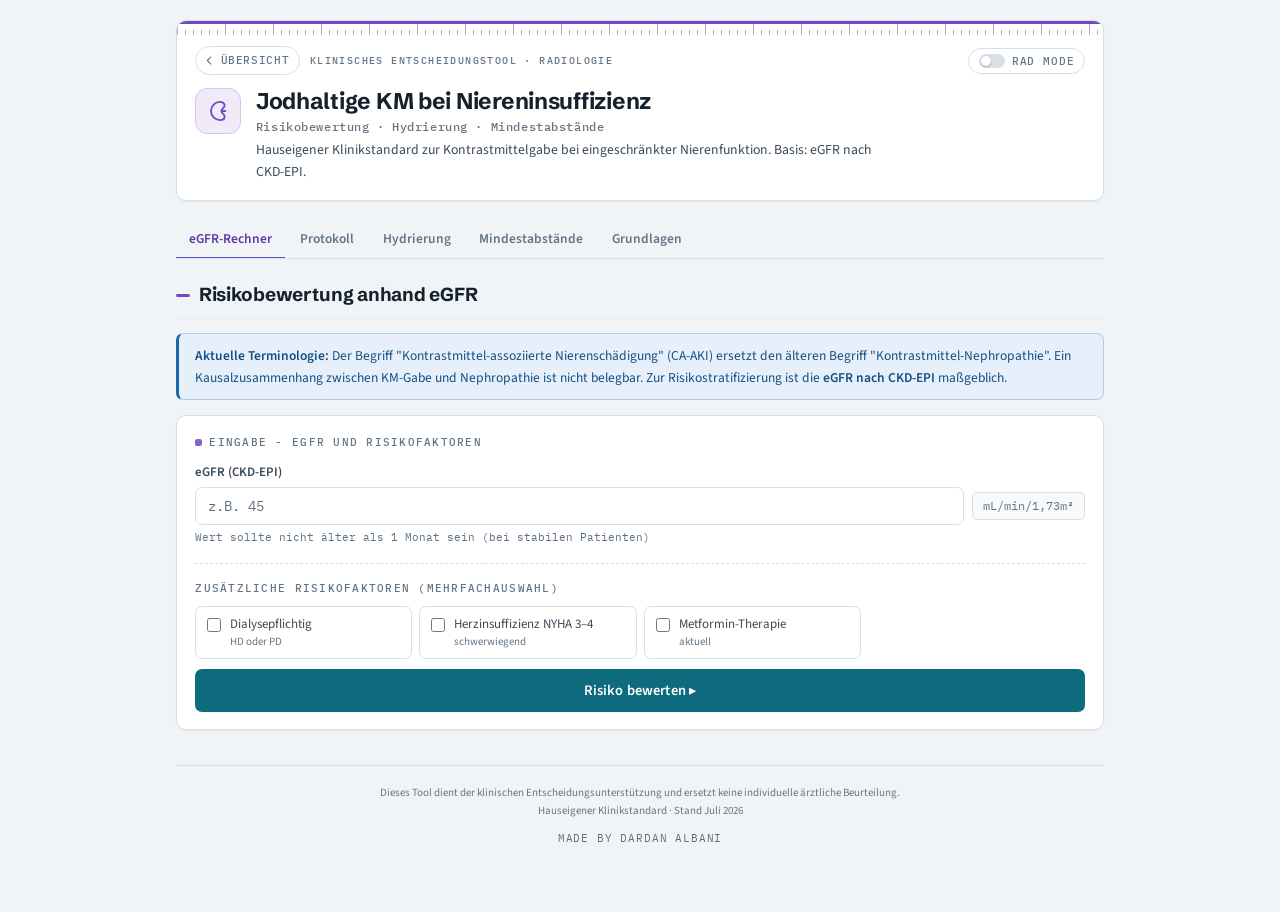
==== commit ff52e76c: "added paravasat tool, last name added in footer, new link added in vercel" ====
--- a/niere.html
+++ b/niere.html
@@ -3,7 +3,7 @@
 <head>
 <meta charset="UTF-8">
 <meta name="viewport" content="width=device-width,initial-scale=1">
-<title>KM-Gabe bei Niereninsuffizienz — Entscheidungshilfe</title>
+<title>KM-Gabe bei Niereninsuffizienz - Entscheidungshilfe</title>
 <link rel="stylesheet" href="km.css">
 </head>
 <body class="tool-niere">
@@ -39,7 +39,7 @@
     <div class="info-box"><strong>Aktuelle Terminologie:</strong> Der Begriff "Kontrastmittel-assoziierte Nierenschädigung" (CA-AKI) ersetzt den älteren Begriff "Kontrastmittel-Nephropathie". Ein Kausalzusammenhang zwischen KM-Gabe und Nephropathie ist nicht belegbar. Zur Risikostratifizierung ist die <strong>eGFR nach CKD-EPI</strong> maßgeblich.</div>
 
     <div class="card">
-      <div class="card-title">Eingabe — eGFR und Risikofaktoren</div>
+      <div class="card-title">Eingabe - eGFR und Risikofaktoren</div>
       <div class="input-group">
         <label>eGFR (CKD-EPI)</label>
         <div class="input-row">
@@ -131,7 +131,7 @@
     <div class="info-box">Indikation: <strong>eGFR &lt; 30 mL/min</strong> und/oder Hinweis auf nicht-euvolämen Status.</div>
 
     <div class="card">
-      <div class="card-title">Standardschema — i.v. Hydrierung</div>
+      <div class="card-title">Standardschema - i.v. Hydrierung</div>
       <div style="text-align:center;margin:1rem 0">
         <span class="dose-highlight">NaCl 0,9% &nbsp;·&nbsp; 1 mL/kg/h &nbsp;·&nbsp; 4 h vor bis 4 h nach KM-Gabe</span>
       </div>
@@ -147,9 +147,9 @@
     <div class="card">
       <div class="card-title">Was NICHT empfohlen wird</div>
       <ul class="rec-list" style="font-size:13.5px">
-        <li><strong>Kein N-Acetylcystein (ACC)</strong> — keine ausreichende Evidenz</li>
-        <li><strong>Kein Theophyllin</strong> — keine ausreichende Evidenz</li>
-        <li><strong>Keine alleinige orale Hydrierung</strong> — i.v.-Schema verwenden</li>
+        <li><strong>Kein N-Acetylcystein (ACC)</strong> - keine ausreichende Evidenz</li>
+        <li><strong>Kein Theophyllin</strong> - keine ausreichende Evidenz</li>
+        <li><strong>Keine alleinige orale Hydrierung</strong> - i.v.-Schema verwenden</li>
         <li><strong>Keine prophylaktische Dialyse</strong> vor oder nach KM-Gabe</li>
       </ul>
     </div>
@@ -177,7 +177,7 @@
     <h2>Mindestabstände zwischen KM-Gaben</h2>
 
     <div class="card">
-      <div class="card-title">Übersicht — Abstände nach Nierenfunktion</div>
+      <div class="card-title">Übersicht - Abstände nach Nierenfunktion</div>
       <table class="risk-table">
         <thead><tr><th>Nierenstatus</th><th>Jod → Jod</th><th>Jod ↔ Gd³⁺</th><th>Gd³⁺ → Gd³⁺</th></tr></thead>
         <tbody>
@@ -194,7 +194,7 @@
       <ul class="rec-list" style="font-size:13.5px">
         <li><strong>eGFR ≥ 30 mL/min:</strong> keine besonderen Maßnahmen, Mindestabstand 4 h zwischen zwei KM-Gaben (Jod oder Gd³⁺)</li>
         <li><strong>eGFR &lt; 30 mL/min:</strong> Stopp Eisen-Substitution 3 d vor bis 7 d nach Gd³⁺-Gabe, immer venöse BGA, Bestimmung Serum-Phosphat; Mindestabstand <strong>7 d</strong> zwischen zwei KM-Gaben (Jod oder Gd³⁺)</li>
-        <li><strong>Dialysepflichtig:</strong> Dialyse (Dauer ≥4 h) im unmittelbaren Anschluss empfohlen — Vorab-Koordination mit Dialyseabteilung notwendig. Eine mindestens 4-stündige Dialyse eliminiert <strong>97 %</strong> des MR-Kontrastmittels</li>
+        <li><strong>Dialysepflichtig:</strong> Dialyse (Dauer ≥4 h) im unmittelbaren Anschluss empfohlen - Vorab-Koordination mit Dialyseabteilung notwendig. Eine mindestens 4-stündige Dialyse eliminiert <strong>97 %</strong> des MR-Kontrastmittels</li>
         <li><strong>PD-Patienten:</strong> passager intensiviertes PD-Regime empfohlen, kein Wechsel auf HD; Abstimmung mit Dialyseabteilung</li>
       </ul>
       <div class="guideline-source">Quelle: Hauseigener Klinikstandard</div>
@@ -215,7 +215,7 @@
     <h2>Grundlagen</h2>
 
     <div class="card">
-      <div class="card-title">Terminologie — Was hat sich geändert?</div>
+      <div class="card-title">Terminologie - Was hat sich geändert?</div>
       <ul class="rec-list" style="font-size:13.5px">
         <li>Der Begriff <strong>"Kontrastmittel-Nephropathie"</strong> ist obsolet</li>
         <li>Aktuelle Bezeichnung: <strong>"Kontrastmittel-assoziierte Nierenschädigung" (CA-AKI)</strong></li>
@@ -225,7 +225,7 @@
     </div>
 
     <div class="card">
-      <div class="card-title">eGFR-Bestimmung — CKD-EPI</div>
+      <div class="card-title">eGFR-Bestimmung - CKD-EPI</div>
       <p style="font-size:13.5px;color:var(--prose);margin-bottom:0.5rem">Die <strong>CKD-EPI-Formel</strong> (Chronic Kidney Disease Epidemiology Collaboration) ist Standard zur eGFR-Bestimmung vor KM-Gabe.</p>
       <ul class="rec-list" style="font-size:13.5px">
         <li>Bestimmung über Serum-Kreatinin, Alter, Geschlecht</li>
@@ -239,7 +239,7 @@
       <div class="card-title">Metformin und KM</div>
       <ul class="rec-list" style="font-size:13.5px">
         <li>Bei eGFR ≥ 30 mL/min: <strong>kein Pausieren</strong> erforderlich</li>
-        <li>Bei eGFR &lt; 30 mL/min: Metformin ist primär kontraindiziert (Grunderkrankung) — vor KM nephrologische Mitbetreuung</li>
+        <li>Bei eGFR &lt; 30 mL/min: Metformin ist primär kontraindiziert (Grunderkrankung) - vor KM nephrologische Mitbetreuung</li>
         <li>Begründung: Risiko einer Laktatazidose bei Metformin ist an die Nierenfunktion gekoppelt, <em>nicht</em> direkt an die KM-Gabe</li>
       </ul>
     </div>
@@ -274,7 +274,7 @@
   <footer class="page-footer">
     Dieses Tool dient der klinischen Entscheidungsunterstützung und ersetzt keine individuelle ärztliche Beurteilung.<br>
     Hauseigener Klinikstandard · Stand Juli 2026
-    <span class="page-byline">Made by Dardan</span>
+    <span class="page-byline">Made by Dardan Albani</span>
   </footer>
 </div>
 
@@ -284,7 +284,7 @@
   return parseFloat(s.replace(',','.').trim());
 }
 function formatDE(n,d){
-  if(isNaN(n)) return '—';
+  if(isNaN(n)) return '-';
   return n.toFixed(d).replace('.',',');
 }
 
@@ -358,7 +358,7 @@
     risk='medium';
     label='Dialysepflichtige Niereninsuffizienz';
     desc='Alle jodhaltigen KM können durch Hämo-/Peritonealdialyse entfernt werden. Eine zeitliche Abstimmung mit der Dialyse ist nicht erforderlich.';
-    recs.push('Jodhaltiges KM kann gegeben werden — alle KM sind dialysabel');
+    recs.push('Jodhaltiges KM kann gegeben werden - alle KM sind dialysabel');
     recs.push('<strong>Keine zeitliche Abstimmung</strong> von KM-Injektion und Hämodialyse erforderlich');
     recs.push('<strong>Keine zusätzliche Dialyse</strong> zur KM-Elimination notwendig, auch nicht bei erhaltener Restdiurese');
     recs.push('Bei <strong>Restdiurese:</strong> Abstand zwischen zwei jodhaltigen KM-Gaben mindestens <strong>48 h</strong>');
@@ -368,7 +368,7 @@
     // Stable kidney function - branch by eGFR
     if(f.egfr >= 30){
       risk='low';
-      label='eGFR ≥ 30 mL/min — kein erhöhtes Risiko';
+      label='eGFR ≥ 30 mL/min - kein erhöhtes Risiko';
       desc='Patienten mit eGFR ≥ 30 mL/min haben KEIN erhöhtes Risiko einer Kontrastmittel-assoziierten Nierenschädigung. Keine besonderen zusätzlichen Maßnahmen erforderlich.';
       recs.push('<strong>Keine besonderen zusätzlichen Maßnahmen</strong> erforderlich');
       recs.push('Standard-KM-Gabe nach Hausprotokoll');
@@ -376,15 +376,15 @@
       if(f.metformin) recs.push('Metformin <strong>NICHT pausieren</strong> bei eGFR ≥ 30 mL/min');
     } else if(f.egfr >= 15){
       risk='high';
-      label='eGFR &lt; 30 mL/min — präventive Hydrierung erforderlich';
-      desc='Bei eGFR &lt; 30 mL/min ist eine Kontrastmittel-assoziierte Nierenschädigung möglich. Bei adäquatem Volumenhaushalt (Euvolämie) besteht jedoch kein erhöhtes Risiko — Sicherstellung der Euvolämie durch präventive Hydrierung.';
+      label='eGFR &lt; 30 mL/min - präventive Hydrierung erforderlich';
+      desc='Bei eGFR &lt; 30 mL/min ist eine Kontrastmittel-assoziierte Nierenschädigung möglich. Bei adäquatem Volumenhaushalt (Euvolämie) besteht jedoch kein erhöhtes Risiko - Sicherstellung der Euvolämie durch präventive Hydrierung.';
       // Escalation: NYHA 3-4 or Metformin in combination with eGFR<30 raises the risk
       if(f.nyha || f.metformin){
         risk='veryhigh';
         var addOns=[];
         if(f.nyha) addOns.push('Herzinsuffizienz NYHA 3–4');
         if(f.metformin) addOns.push('Metformin-Therapie');
-        label='eGFR &lt; 30 mL/min + '+addOns.join(' + ')+' — erhöhtes Risiko';
+        label='eGFR &lt; 30 mL/min + '+addOns.join(' + ')+' - erhöhtes Risiko';
         desc='Bei eGFR &lt; 30 mL/min in Kombination mit '+addOns.join(' und ')+' ist das Risiko zusätzlich erhöht. Sorgfältige Indikationsstellung und enge Abstimmung mit den betreuenden Fachdisziplinen erforderlich.';
       }
       recs.push('<strong>Präventive Hydrierung obligat:</strong> NaCl 0,9% 1 mL/kg/h, 4 h vor und 4 h nach KM-Gabe');
@@ -394,21 +394,21 @@
       recs.push('Mindestabstand zwischen zwei jodhaltigen KM-Gaben: <strong>48 h</strong>');
       recs.push('Mindestabstand zwischen Jod- und Gd³⁺-KM: <strong>7 Tage</strong>');
       if(f.nyha){
-        recs.push('<strong>NYHA 3–4:</strong> reduziertes Hydrierungsschema — <strong>NaCl 0,9% 0,5 mL/kg/h</strong> statt 1 mL/kg/h (4 h vor bis 4 h nach KM-Gabe) zur Vermeidung einer Flüssigkeitsüberladung; Abstimmung mit Kardiologie');
+        recs.push('<strong>NYHA 3–4:</strong> reduziertes Hydrierungsschema - <strong>NaCl 0,9% 0,5 mL/kg/h</strong> statt 1 mL/kg/h (4 h vor bis 4 h nach KM-Gabe) zur Vermeidung einer Flüssigkeitsüberladung; Abstimmung mit Kardiologie');
       }
       if(f.metformin){
-        recs.push('Bei eGFR &lt; 30 mL/min: Metformin primär kontraindiziert — nephrologisch klären');
+        recs.push('Bei eGFR &lt; 30 mL/min: Metformin primär kontraindiziert - nephrologisch klären');
       }
     } else if(f.egfr >= 0){
       risk='veryhigh';
-      label='eGFR &lt; 15 mL/min — terminale Niereninsuffizienz';
+      label='eGFR &lt; 15 mL/min - terminale Niereninsuffizienz';
       desc='Bei terminaler Niereninsuffizienz (eGFR &lt; 15 mL/min) ohne Dialyse: KM-Indikation streng prüfen, nephrologische Mitbetreuung obligat.';
-      recs.push('KM-Indikation <strong>streng prüfen</strong> — alternative Bildgebung erwägen');
+      recs.push('KM-Indikation <strong>streng prüfen</strong> - alternative Bildgebung erwägen');
       recs.push('Nephrologische Mitbetreuung obligat');
       recs.push('Bei zwingender KM-Gabe: präventive Hydrierung NaCl 0,9% 1 mL/kg/h, 4 h vor und 4 h nach KM');
       recs.push('Mindestabstand zwischen zwei jodhaltigen KM-Gaben: <strong>48 h</strong>');
       if(f.nyha){
-        recs.push('<strong>NYHA 3–4:</strong> reduziertes Hydrierungsschema — <strong>NaCl 0,9% 0,5 mL/kg/h</strong> statt 1 mL/kg/h (4 h vor bis 4 h nach KM); Abstimmung mit Kardiologie');
+        recs.push('<strong>NYHA 3–4:</strong> reduziertes Hydrierungsschema - <strong>NaCl 0,9% 0,5 mL/kg/h</strong> statt 1 mL/kg/h (4 h vor bis 4 h nach KM); Abstimmung mit Kardiologie');
       }
     } else {
       alert('eGFR-Wert plausibel? Bitte überprüfen.');
--- a/km.css
+++ b/km.css
@@ -188,7 +188,7 @@
 nav{
   display:flex;gap:.15rem;flex-wrap:nowrap;overflow-x:auto;scrollbar-width:none;
   margin-bottom:1.35rem;border-bottom:1px solid var(--border);
-  position:sticky;top:0;z-index:40;
+  position:sticky;top:0;z-index:40;min-width:0;max-width:100%;
   background:var(--bg);
   backdrop-filter:blur(8px);-webkit-backdrop-filter:blur(8px);
 }
@@ -770,12 +770,14 @@
 .tool-card.paravasat{--tool:#0C86A0;--tool-tint:#E3F4F8;--tool-ink:#0A6A80;--tool-line:#AEDCE7}
 .tool-card.phasen{--tool:#177E52;--tool-tint:#E4F4EC;--tool-ink:#116340;--tool-line:#AFDCC4}
 .tool-card.preg{--tool:#BC3B76;--tool-tint:#F9EAF1;--tool-ink:#9A2F60;--tool-line:#EBB9D0}
+.tool-card.enteral{--tool:#B5741A;--tool-tint:#F6ECD9;--tool-ink:#8F5A11;--tool-line:#E3C892}
 body.rad-mode .tool-card.thyro{--tool:#9BA4F5;--tool-tint:rgba(155,164,245,.13);--tool-ink:#B8BFF8;--tool-line:rgba(255,255,255,.16)}
 body.rad-mode .tool-card.allergy{--tool:#F58C9B;--tool-tint:rgba(245,140,155,.13);--tool-ink:#F8AEB9;--tool-line:rgba(255,255,255,.16)}
 body.rad-mode .tool-card.kidney{--tool:#B79AF2;--tool-tint:rgba(183,154,242,.13);--tool-ink:#CDB8F6;--tool-line:rgba(255,255,255,.16)}
 body.rad-mode .tool-card.paravasat{--tool:#5FC9E2;--tool-tint:rgba(95,201,226,.13);--tool-ink:#8CD9EB;--tool-line:rgba(255,255,255,.16)}
 body.rad-mode .tool-card.phasen{--tool:#58C68F;--tool-tint:rgba(88,198,143,.13);--tool-ink:#84D6AC;--tool-line:rgba(255,255,255,.16)}
 body.rad-mode .tool-card.preg{--tool:#F08CBB;--tool-tint:rgba(240,140,187,.13);--tool-ink:#F5AECE;--tool-line:rgba(255,255,255,.16)}
+body.rad-mode .tool-card.enteral{--tool:#E0A445;--tool-tint:rgba(224,164,69,.13);--tool-ink:#EDBE74;--tool-line:rgba(255,255,255,.16)}
 .tool-icon{
   width:40px;height:40px;border-radius:11px;background:var(--tool-tint);color:var(--tool);
   display:flex;align-items:center;justify-content:center;margin-bottom:.65rem;
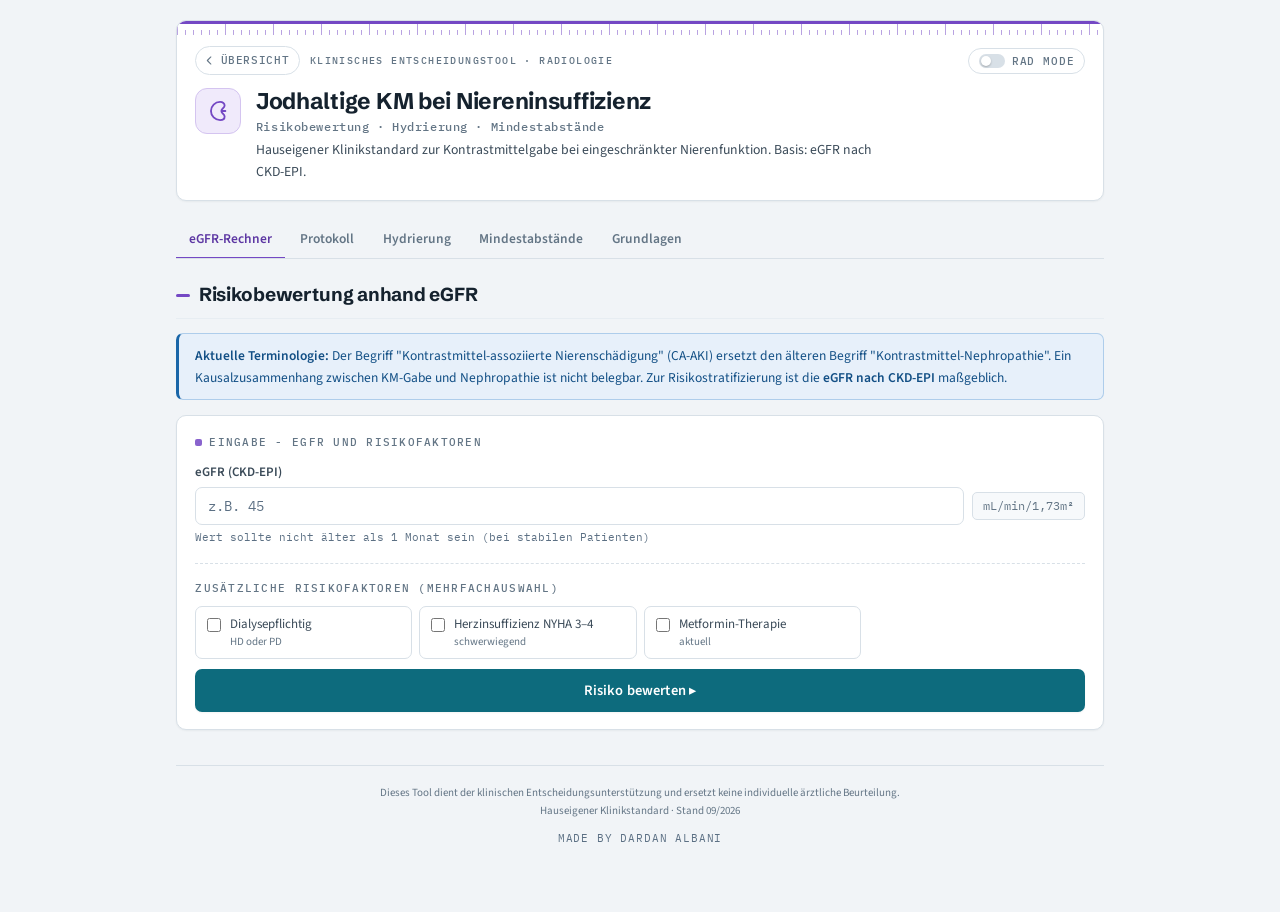
==== commit 34989d87: "add befundungsassistent (password protected), new index page for overview" ====
--- a/niere.html
+++ b/niere.html
@@ -12,7 +12,7 @@
   <header class="masthead">
     <div class="mast-ruler" aria-hidden="true"></div>
     <div class="mast-top">
-      <a href="index.html" class="home-btn"><svg viewBox="0 0 24 24" fill="none" stroke="currentColor" stroke-width="2" stroke-linecap="round" stroke-linejoin="round" aria-hidden="true"><path d="M14.5 5.5 8 12l6.5 6.5"/></svg>Übersicht</a>
+      <a href="km-index.html" class="home-btn"><svg viewBox="0 0 24 24" fill="none" stroke="currentColor" stroke-width="2" stroke-linecap="round" stroke-linejoin="round" aria-hidden="true"><path d="M14.5 5.5 8 12l6.5 6.5"/></svg>Übersicht</a>
       <span class="header-badge">KLINISCHES ENTSCHEIDUNGSTOOL · RADIOLOGIE</span>
       <button type="button" class="rad-mode-toggle" id="radModeToggle" aria-pressed="false" title="Lesesaal-Dunkelmodus" onclick="toggleRadMode()"><span class="mode-track" aria-hidden="true"><span class="mode-thumb"></span></span><span class="mode-label">Rad&nbsp;Mode</span></button>
     </div>
@@ -273,7 +273,7 @@
 
   <footer class="page-footer">
     Dieses Tool dient der klinischen Entscheidungsunterstützung und ersetzt keine individuelle ärztliche Beurteilung.<br>
-    Hauseigener Klinikstandard · Stand Juli 2026
+    Hauseigener Klinikstandard · Stand 09/2026
     <span class="page-byline">Made by Dardan Albani</span>
   </footer>
 </div>
